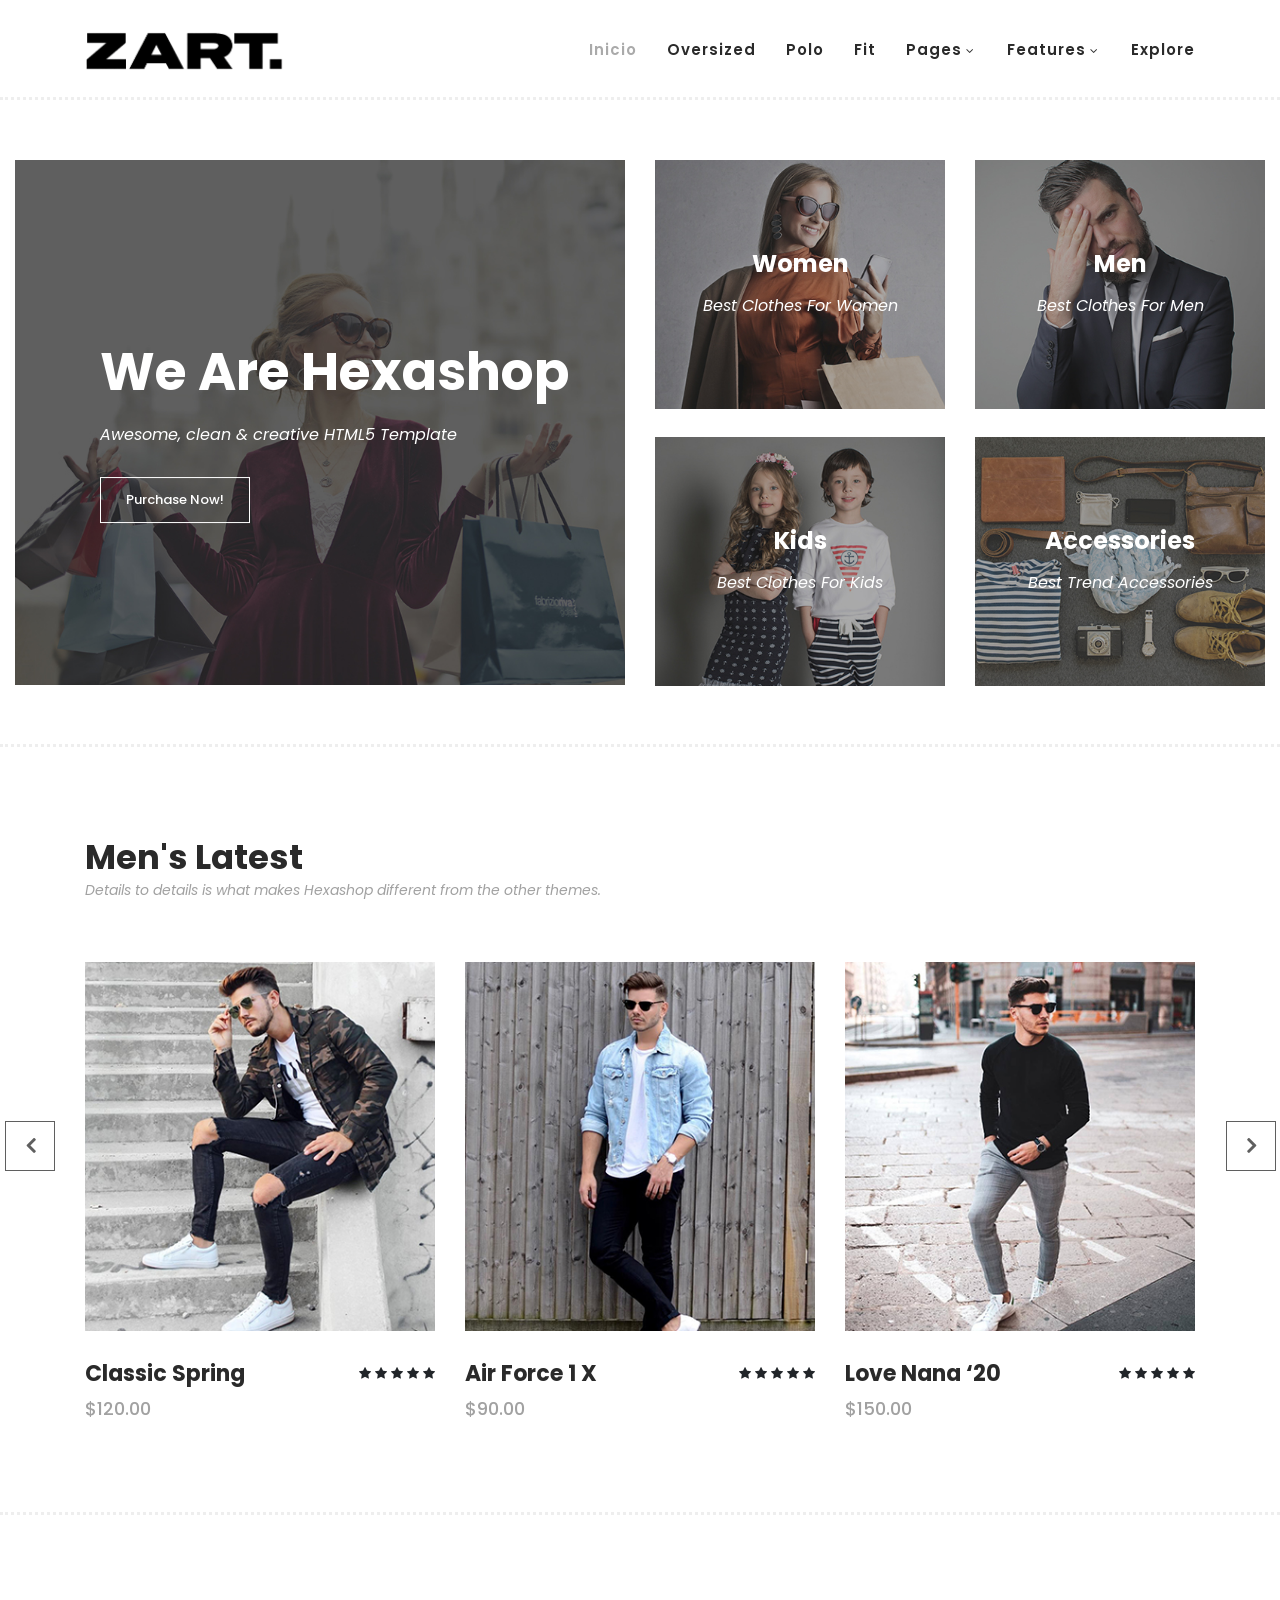
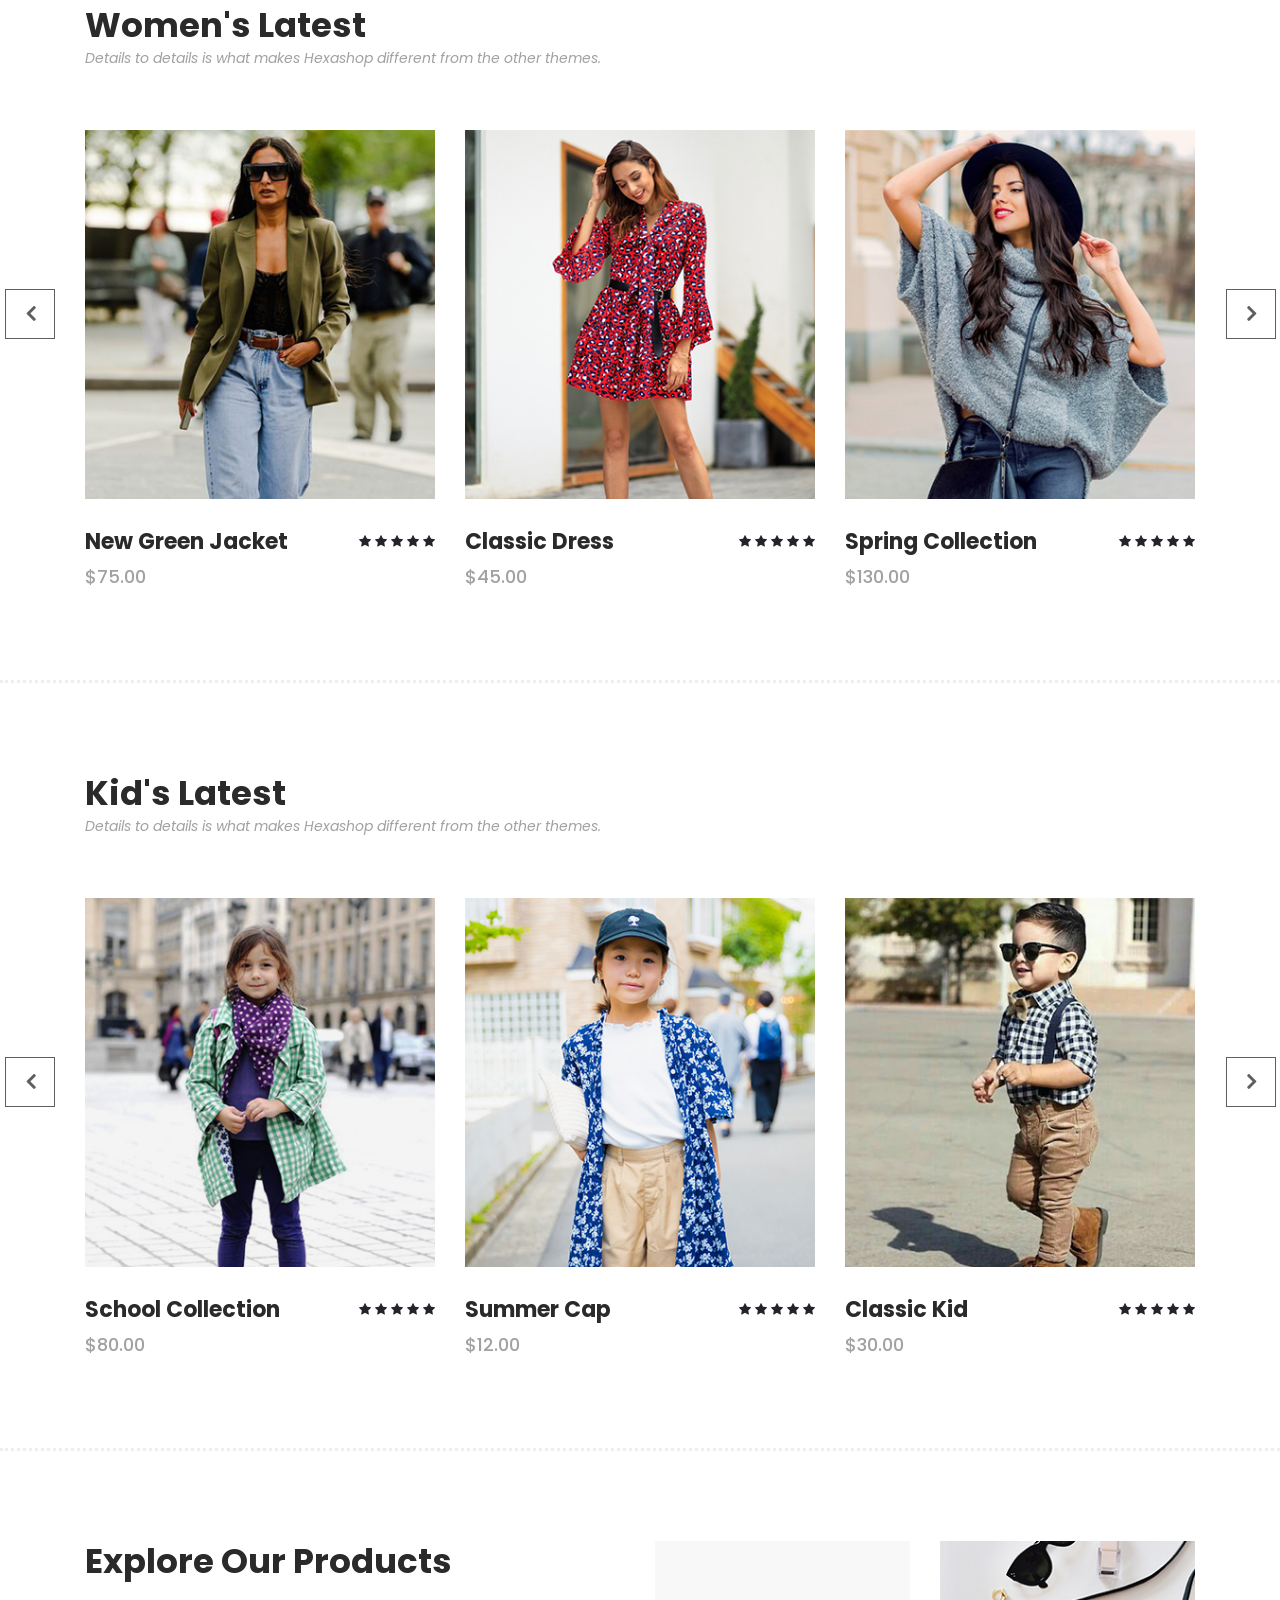
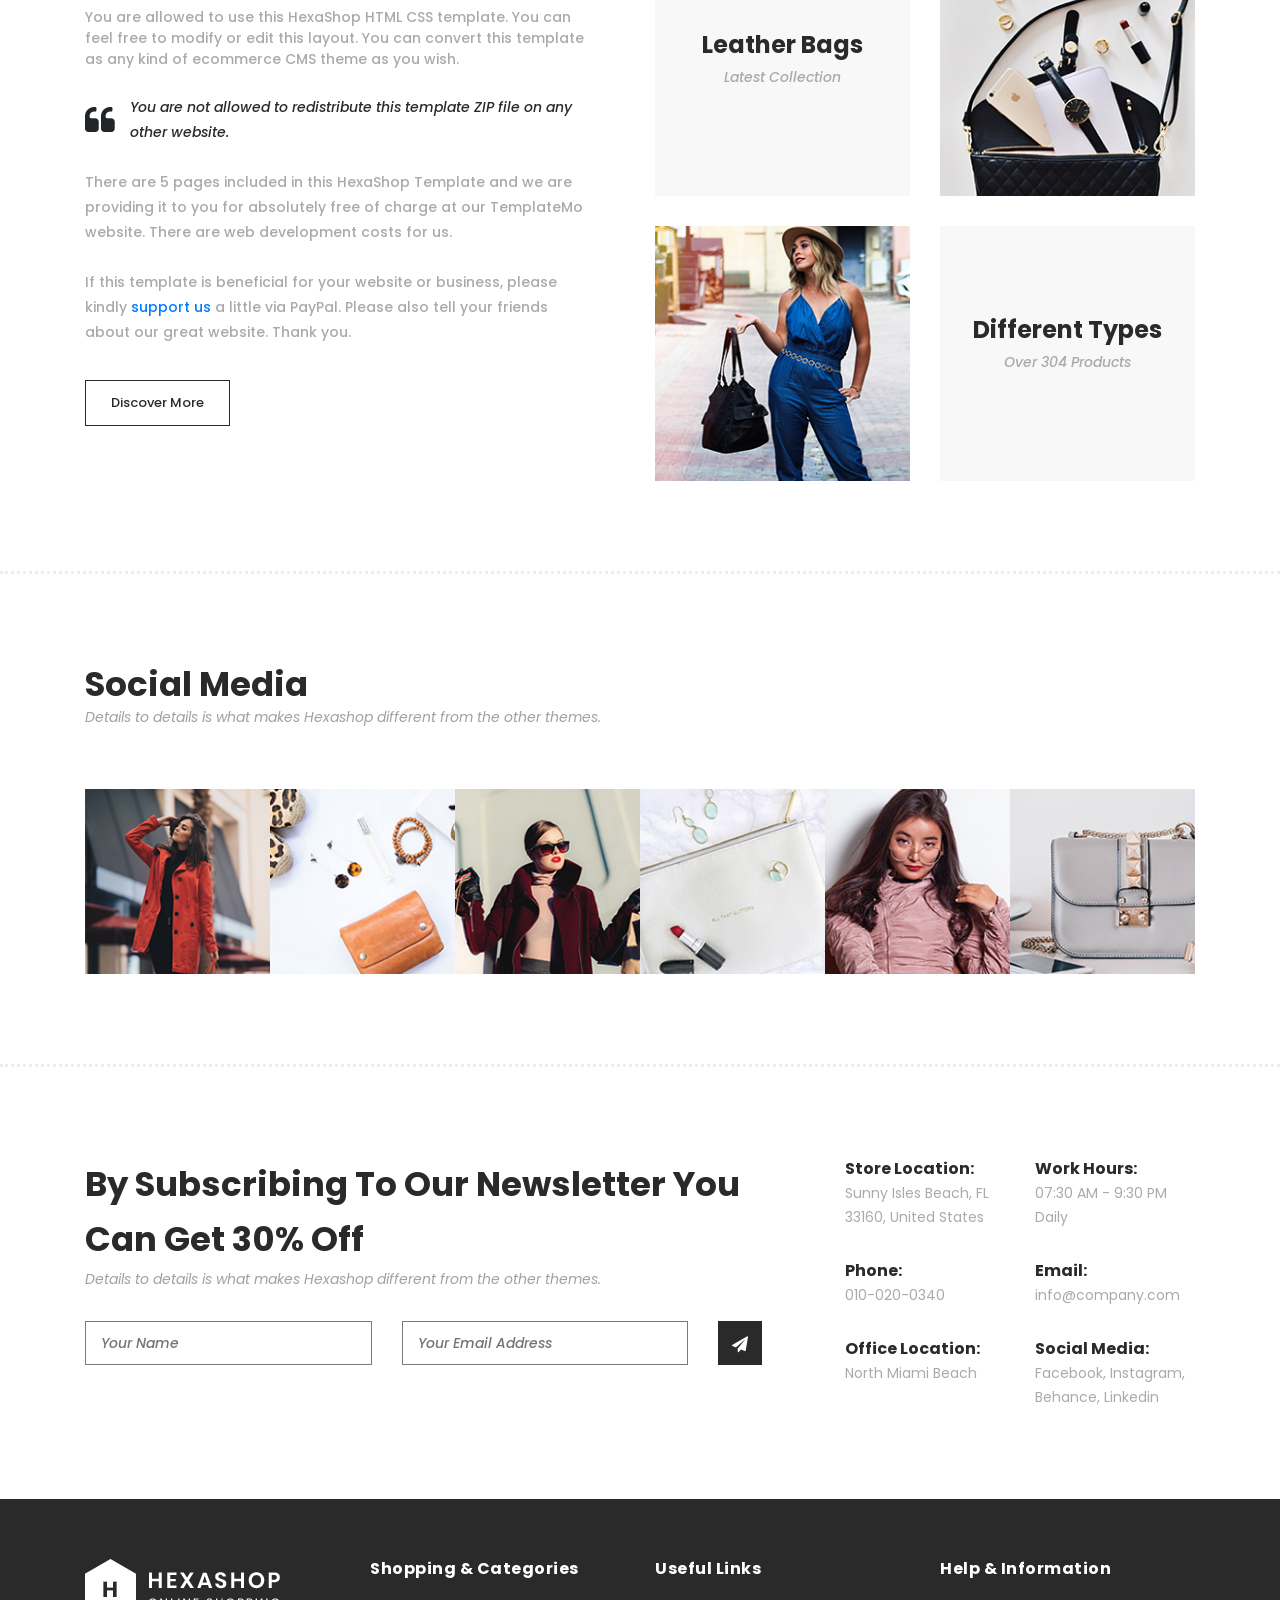
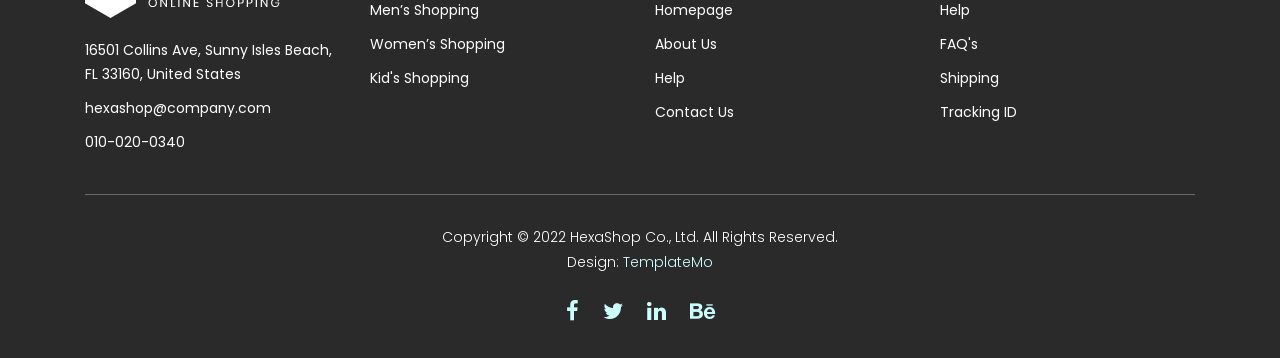
==== templatemo_571_hexashop/index.html @ 3bd509e4 "Zart" ====
<!DOCTYPE html>
<html lang="en">

  <head>

    <meta charset="utf-8">
    <meta name="viewport" content="width=device-width, initial-scale=1, shrink-to-fit=no">
    <meta name="description" content="">
    <meta name="author" content="">
    <link href="https://fonts.googleapis.com/css?family=Poppins:100,200,300,400,500,600,700,800,900&display=swap" rel="stylesheet">

    <title>Hexashop Ecommerce HTML CSS Template</title>


    <!-- Additional CSS Files -->
    <link rel="stylesheet" type="text/css" href="assets/css/bootstrap.min.css">

    <link rel="stylesheet" type="text/css" href="assets/css/font-awesome.css">

    <link rel="stylesheet" href="assets/css/templatemo-hexashop.css">

    <link rel="stylesheet" href="assets/css/owl-carousel.css">

    <link rel="stylesheet" href="assets/css/lightbox.css">
<!--

TemplateMo 571 Hexashop

https://templatemo.com/tm-571-hexashop

-->
    </head>
    
    <body>
    
    <!-- ***** Preloader Start ***** -->
    <div id="preloader">
        <div class="jumper">
            <div></div>
            <div></div>
            <div></div>
        </div>
    </div>  
    <!-- ***** Preloader End ***** -->
    
    
    <!-- ***** Header Area Start ***** -->
    <header class="header-area header-sticky">
        <div class="container">
            <div class="row">
                <div class="col-12">
                    <nav class="main-nav">
                        <!-- ***** Logo Start ***** -->
                        <a href="index.html" class="logo">
                            <img src="assets/img/zartpreto.png" width="200px">
                        </a>
                        <!-- ***** Logo End ***** -->
                        <!-- ***** Menu Start ***** -->
                        <ul class="nav">
                            <li class="scroll-to-section"><a href="#top" class="active">Inicio</a></li>
                            <li class="scroll-to-section"><a href="#men">Oversized</a></li>
                            <li class="scroll-to-section"><a href="#women">Polo</a></li>
                            <li class="scroll-to-section"><a href="#kids">Fit</a></li>
                            <li class="submenu">
                                <a href="javascript:;">Pages</a>
                                <ul>
                                    <li><a href="about.html">About Us</a></li>
                                    <li><a href="products.html">Products</a></li>
                                    <li><a href="single-product.html">Single Product</a></li>
                                    <li><a href="contact.html">Contact Us</a></li>
                                </ul>
                            </li>
                            <li class="submenu">
                                <a href="javascript:;">Features</a>
                                <ul>
                                    <li><a href="#">Features Page 1</a></li>
                                    <li><a href="#">Features Page 2</a></li>
                                    <li><a href="#">Features Page 3</a></li>
                                    <li><a rel="nofollow" href="https://templatemo.com/page/4" target="_blank">Template Page 4</a></li>
                                </ul>
                            </li>
                            <li class="scroll-to-section"><a href="#explore">Explore</a></li>
                        </ul>        
                        <a class='menu-trigger'>
                            <span>Menu</span>
                        </a>
                        <!-- ***** Menu End ***** -->
                    </nav>
                </div>
            </div>
        </div>
    </header>
    <!-- ***** Header Area End ***** -->

    <!-- ***** Main Banner Area Start ***** -->
    <div class="main-banner" id="top">
        <div class="container-fluid">
            <div class="row">
                <div class="col-lg-6">
                    <div class="left-content">
                        <div class="thumb">
                            <div class="inner-content">
                                <h4>We Are Hexashop</h4>
                                <span>Awesome, clean &amp; creative HTML5 Template</span>
                                <div class="main-border-button">
                                    <a href="#">Purchase Now!</a>
                                </div>
                            </div>
                            <img src="assets/images/left-banner-image.jpg" alt="">
                        </div>
                    </div>
                </div>
                <div class="col-lg-6">
                    <div class="right-content">
                        <div class="row">
                            <div class="col-lg-6">
                                <div class="right-first-image">
                                    <div class="thumb">
                                        <div class="inner-content">
                                            <h4>Women</h4>
                                            <span>Best Clothes For Women</span>
                                        </div>
                                        <div class="hover-content">
                                            <div class="inner">
                                                <h4>Women</h4>
                                                <p>Lorem ipsum dolor sit amet, conservisii ctetur adipiscing elit incid.</p>
                                                <div class="main-border-button">
                                                    <a href="#">Discover More</a>
                                                </div>
                                            </div>
                                        </div>
                                        <img src="assets/images/baner-right-image-01.jpg">
                                    </div>
                                </div>
                            </div>
                            <div class="col-lg-6">
                                <div class="right-first-image">
                                    <div class="thumb">
                                        <div class="inner-content">
                                            <h4>Men</h4>
                                            <span>Best Clothes For Men</span>
                                        </div>
                                        <div class="hover-content">
                                            <div class="inner">
                                                <h4>Men</h4>
                                                <p>Lorem ipsum dolor sit amet, conservisii ctetur adipiscing elit incid.</p>
                                                <div class="main-border-button">
                                                    <a href="#">Discover More</a>
                                                </div>
                                            </div>
                                        </div>
                                        <img src="assets/images/baner-right-image-02.jpg">
                                    </div>
                                </div>
                            </div>
                            <div class="col-lg-6">
                                <div class="right-first-image">
                                    <div class="thumb">
                                        <div class="inner-content">
                                            <h4>Kids</h4>
                                            <span>Best Clothes For Kids</span>
                                        </div>
                                        <div class="hover-content">
                                            <div class="inner">
                                                <h4>Kids</h4>
                                                <p>Lorem ipsum dolor sit amet, conservisii ctetur adipiscing elit incid.</p>
                                                <div class="main-border-button">
                                                    <a href="#">Discover More</a>
                                                </div>
                                            </div>
                                        </div>
                                        <img src="assets/images/baner-right-image-03.jpg">
                                    </div>
                                </div>
                            </div>
                            <div class="col-lg-6">
                                <div class="right-first-image">
                                    <div class="thumb">
                                        <div class="inner-content">
                                            <h4>Accessories</h4>
                                            <span>Best Trend Accessories</span>
                                        </div>
                                        <div class="hover-content">
                                            <div class="inner">
                                                <h4>Accessories</h4>
                                                <p>Lorem ipsum dolor sit amet, conservisii ctetur adipiscing elit incid.</p>
                                                <div class="main-border-button">
                                                    <a href="#">Discover More</a>
                                                </div>
                                            </div>
                                        </div>
                                        <img src="assets/images/baner-right-image-04.jpg">
                                    </div>
                                </div>
                            </div>
                        </div>
                    </div>
                </div>
            </div>
        </div>
    </div>
    <!-- ***** Main Banner Area End ***** -->

    <!-- ***** Men Area Starts ***** -->
    <section class="section" id="men">
        <div class="container">
            <div class="row">
                <div class="col-lg-6">
                    <div class="section-heading">
                        <h2>Men's Latest</h2>
                        <span>Details to details is what makes Hexashop different from the other themes.</span>
                    </div>
                </div>
            </div>
        </div>
        <div class="container">
            <div class="row">
                <div class="col-lg-12">
                    <div class="men-item-carousel">
                        <div class="owl-men-item owl-carousel">
                            <div class="item">
                                <div class="thumb">
                                    <div class="hover-content">
                                        <ul>
                                            <li><a href="single-product.html"><i class="fa fa-eye"></i></a></li>
                                            <li><a href="single-product.html"><i class="fa fa-star"></i></a></li>
                                            <li><a href="single-product.html"><i class="fa fa-shopping-cart"></i></a></li>
                                        </ul>
                                    </div>
                                    <img src="assets/images/men-01.jpg" alt="">
                                </div>
                                <div class="down-content">
                                    <h4>Classic Spring</h4>
                                    <span>$120.00</span>
                                    <ul class="stars">
                                        <li><i class="fa fa-star"></i></li>
                                        <li><i class="fa fa-star"></i></li>
                                        <li><i class="fa fa-star"></i></li>
                                        <li><i class="fa fa-star"></i></li>
                                        <li><i class="fa fa-star"></i></li>
                                    </ul>
                                </div>
                            </div>
                            <div class="item">
                                <div class="thumb">
                                    <div class="hover-content">
                                        <ul>
                                            <li><a href="single-product.html"><i class="fa fa-eye"></i></a></li>
                                            <li><a href="single-product.html"><i class="fa fa-star"></i></a></li>
                                            <li><a href="single-product.html"><i class="fa fa-shopping-cart"></i></a></li>
                                        </ul>
                                    </div>
                                    <img src="assets/images/men-02.jpg" alt="">
                                </div>
                                <div class="down-content">
                                    <h4>Air Force 1 X</h4>
                                    <span>$90.00</span>
                                    <ul class="stars">
                                        <li><i class="fa fa-star"></i></li>
                                        <li><i class="fa fa-star"></i></li>
                                        <li><i class="fa fa-star"></i></li>
                                        <li><i class="fa fa-star"></i></li>
                                        <li><i class="fa fa-star"></i></li>
                                    </ul>
                                </div>
                            </div>
                            <div class="item">
                                <div class="thumb">
                                    <div class="hover-content">
                                        <ul>
                                            <li><a href="single-product.html"><i class="fa fa-eye"></i></a></li>
                                            <li><a href="single-product.html"><i class="fa fa-star"></i></a></li>
                                            <li><a href="single-product.html"><i class="fa fa-shopping-cart"></i></a></li>
                                        </ul>
                                    </div>
                                    <img src="assets/images/men-03.jpg" alt="">
                                </div>
                                <div class="down-content">
                                    <h4>Love Nana ‘20</h4>
                                    <span>$150.00</span>
                                    <ul class="stars">
                                        <li><i class="fa fa-star"></i></li>
                                        <li><i class="fa fa-star"></i></li>
                                        <li><i class="fa fa-star"></i></li>
                                        <li><i class="fa fa-star"></i></li>
                                        <li><i class="fa fa-star"></i></li>
                                    </ul>
                                </div>
                            </div>
                            <div class="item">
                                <div class="thumb">
                                    <div class="hover-content">
                                        <ul>
                                            <li><a href="single-product.html"><i class="fa fa-eye"></i></a></li>
                                            <li><a href="single-product.html"><i class="fa fa-star"></i></a></li>
                                            <li><a href="single-product.html"><i class="fa fa-shopping-cart"></i></a></li>
                                        </ul>
                                    </div>
                                    <img src="assets/images/men-01.jpg" alt="">
                                </div>
                                <div class="down-content">
                                    <h4>Classic Spring</h4>
                                    <span>$120.00</span>
                                    <ul class="stars">
                                        <li><i class="fa fa-star"></i></li>
                                        <li><i class="fa fa-star"></i></li>
                                        <li><i class="fa fa-star"></i></li>
                                        <li><i class="fa fa-star"></i></li>
                                        <li><i class="fa fa-star"></i></li>
                                    </ul>
                                </div>
                            </div>
                        </div>
                    </div>
                </div>
            </div>
        </div>
    </section>
    <!-- ***** Men Area Ends ***** -->

    <!-- ***** Women Area Starts ***** -->
    <section class="section" id="women">
        <div class="container">
            <div class="row">
                <div class="col-lg-6">
                    <div class="section-heading">
                        <h2>Women's Latest</h2>
                        <span>Details to details is what makes Hexashop different from the other themes.</span>
                    </div>
                </div>
            </div>
        </div>
        <div class="container">
            <div class="row">
                <div class="col-lg-12">
                    <div class="women-item-carousel">
                        <div class="owl-women-item owl-carousel">
                            <div class="item">
                                <div class="thumb">
                                    <div class="hover-content">
                                        <ul>
                                            <li><a href="single-product.html"><i class="fa fa-eye"></i></a></li>
                                            <li><a href="single-product.html"><i class="fa fa-star"></i></a></li>
                                            <li><a href="single-product.html"><i class="fa fa-shopping-cart"></i></a></li>
                                        </ul>
                                    </div>
                                    <img src="assets/images/women-01.jpg" alt="">
                                </div>
                                <div class="down-content">
                                    <h4>New Green Jacket</h4>
                                    <span>$75.00</span>
                                    <ul class="stars">
                                        <li><i class="fa fa-star"></i></li>
                                        <li><i class="fa fa-star"></i></li>
                                        <li><i class="fa fa-star"></i></li>
                                        <li><i class="fa fa-star"></i></li>
                                        <li><i class="fa fa-star"></i></li>
                                    </ul>
                                </div>
                            </div>
                            <div class="item">
                                <div class="thumb">
                                    <div class="hover-content">
                                        <ul>
                                            <li><a href="single-product.html"><i class="fa fa-eye"></i></a></li>
                                            <li><a href="single-product.html"><i class="fa fa-star"></i></a></li>
                                            <li><a href="single-product.html"><i class="fa fa-shopping-cart"></i></a></li>
                                        </ul>
                                    </div>
                                    <img src="assets/images/women-02.jpg" alt="">
                                </div>
                                <div class="down-content">
                                    <h4>Classic Dress</h4>
                                    <span>$45.00</span>
                                    <ul class="stars">
                                        <li><i class="fa fa-star"></i></li>
                                        <li><i class="fa fa-star"></i></li>
                                        <li><i class="fa fa-star"></i></li>
                                        <li><i class="fa fa-star"></i></li>
                                        <li><i class="fa fa-star"></i></li>
                                    </ul>
                                </div>
                            </div>
                            <div class="item">
                                <div class="thumb">
                                    <div class="hover-content">
                                        <ul>
                                            <li><a href="single-product.html"><i class="fa fa-eye"></i></a></li>
                                            <li><a href="single-product.html"><i class="fa fa-star"></i></a></li>
                                            <li><a href="single-product.html"><i class="fa fa-shopping-cart"></i></a></li>
                                        </ul>
                                    </div>
                                    <img src="assets/images/women-03.jpg" alt="">
                                </div>
                                <div class="down-content">
                                    <h4>Spring Collection</h4>
                                    <span>$130.00</span>
                                    <ul class="stars">
                                        <li><i class="fa fa-star"></i></li>
                                        <li><i class="fa fa-star"></i></li>
                                        <li><i class="fa fa-star"></i></li>
                                        <li><i class="fa fa-star"></i></li>
                                        <li><i class="fa fa-star"></i></li>
                                    </ul>
                                </div>
                            </div>
                            <div class="item">
                                <div class="thumb">
                                    <div class="hover-content">
                                        <ul>
                                            <li><a href="single-product.html"><i class="fa fa-eye"></i></a></li>
                                            <li><a href="single-product.html"><i class="fa fa-star"></i></a></li>
                                            <li><a href="single-product.html"><i class="fa fa-shopping-cart"></i></a></li>
                                        </ul>
                                    </div>
                                    <img src="assets/images/women-01.jpg" alt="">
                                </div>
                                <div class="down-content">
                                    <h4>Classic Spring</h4>
                                    <span>$120.00</span>
                                    <ul class="stars">
                                        <li><i class="fa fa-star"></i></li>
                                        <li><i class="fa fa-star"></i></li>
                                        <li><i class="fa fa-star"></i></li>
                                        <li><i class="fa fa-star"></i></li>
                                        <li><i class="fa fa-star"></i></li>
                                    </ul>
                                </div>
                            </div>
                        </div>
                    </div>
                </div>
            </div>
        </div>
    </section>
    <!-- ***** Women Area Ends ***** -->

    <!-- ***** Kids Area Starts ***** -->
    <section class="section" id="kids">
        <div class="container">
            <div class="row">
                <div class="col-lg-6">
                    <div class="section-heading">
                        <h2>Kid's Latest</h2>
                        <span>Details to details is what makes Hexashop different from the other themes.</span>
                    </div>
                </div>
            </div>
        </div>
        <div class="container">
            <div class="row">
                <div class="col-lg-12">
                    <div class="kid-item-carousel">
                        <div class="owl-kid-item owl-carousel">
                            <div class="item">
                                <div class="thumb">
                                    <div class="hover-content">
                                        <ul>
                                            <li><a href="single-product.html"><i class="fa fa-eye"></i></a></li>
                                            <li><a href="single-product.html"><i class="fa fa-star"></i></a></li>
                                            <li><a href="single-product.html"><i class="fa fa-shopping-cart"></i></a></li>
                                        </ul>
                                    </div>
                                    <img src="assets/images/kid-01.jpg" alt="">
                                </div>
                                <div class="down-content">
                                    <h4>School Collection</h4>
                                    <span>$80.00</span>
                                    <ul class="stars">
                                        <li><i class="fa fa-star"></i></li>
                                        <li><i class="fa fa-star"></i></li>
                                        <li><i class="fa fa-star"></i></li>
                                        <li><i class="fa fa-star"></i></li>
                                        <li><i class="fa fa-star"></i></li>
                                    </ul>
                                </div>
                            </div>
                            <div class="item">
                                <div class="thumb">
                                    <div class="hover-content">
                                        <ul>
                                            <li><a href="single-product.html"><i class="fa fa-eye"></i></a></li>
                                            <li><a href="single-product.html"><i class="fa fa-star"></i></a></li>
                                            <li><a href="single-product.html"><i class="fa fa-shopping-cart"></i></a></li>
                                        </ul>
                                    </div>
                                    <img src="assets/images/kid-02.jpg" alt="">
                                </div>
                                <div class="down-content">
                                    <h4>Summer Cap</h4>
                                    <span>$12.00</span>
                                    <ul class="stars">
                                        <li><i class="fa fa-star"></i></li>
                                        <li><i class="fa fa-star"></i></li>
                                        <li><i class="fa fa-star"></i></li>
                                        <li><i class="fa fa-star"></i></li>
                                        <li><i class="fa fa-star"></i></li>
                                    </ul>
                                </div>
                            </div>
                            <div class="item">
                                <div class="thumb">
                                    <div class="hover-content">
                                        <ul>
                                            <li><a href="single-product.html"><i class="fa fa-eye"></i></a></li>
                                            <li><a href="single-product.html"><i class="fa fa-star"></i></a></li>
                                            <li><a href="single-product.html"><i class="fa fa-shopping-cart"></i></a></li>
                                        </ul>
                                    </div>
                                    <img src="assets/images/kid-03.jpg" alt="">
                                </div>
                                <div class="down-content">
                                    <h4>Classic Kid</h4>
                                    <span>$30.00</span>
                                    <ul class="stars">
                                        <li><i class="fa fa-star"></i></li>
                                        <li><i class="fa fa-star"></i></li>
                                        <li><i class="fa fa-star"></i></li>
                                        <li><i class="fa fa-star"></i></li>
                                        <li><i class="fa fa-star"></i></li>
                                    </ul>
                                </div>
                            </div>
                            <div class="item">
                                <div class="thumb">
                                    <div class="hover-content">
                                        <ul>
                                            <li><a href="single-product.html"><i class="fa fa-eye"></i></a></li>
                                            <li><a href="single-product.html"><i class="fa fa-star"></i></a></li>
                                            <li><a href="single-product.html"><i class="fa fa-shopping-cart"></i></a></li>
                                        </ul>
                                    </div>
                                    <img src="assets/images/kid-01.jpg" alt="">
                                </div>
                                <div class="down-content">
                                    <h4>Classic Spring</h4>
                                    <span>$120.00</span>
                                    <ul class="stars">
                                        <li><i class="fa fa-star"></i></li>
                                        <li><i class="fa fa-star"></i></li>
                                        <li><i class="fa fa-star"></i></li>
                                        <li><i class="fa fa-star"></i></li>
                                        <li><i class="fa fa-star"></i></li>
                                    </ul>
                                </div>
                            </div>
                        </div>
                    </div>
                </div>
            </div>
        </div>
    </section>
    <!-- ***** Kids Area Ends ***** -->

    <!-- ***** Explore Area Starts ***** -->
    <section class="section" id="explore">
        <div class="container">
            <div class="row">
                <div class="col-lg-6">
                    <div class="left-content">
                        <h2>Explore Our Products</h2>
                        <span>You are allowed to use this HexaShop HTML CSS template. You can feel free to modify or edit this layout. You can convert this template as any kind of ecommerce CMS theme as you wish.</span>
                        <div class="quote">
                            <i class="fa fa-quote-left"></i><p>You are not allowed to redistribute this template ZIP file on any other website.</p>
                        </div>
                        <p>There are 5 pages included in this HexaShop Template and we are providing it to you for absolutely free of charge at our TemplateMo website. There are web development costs for us.</p>
                        <p>If this template is beneficial for your website or business, please kindly <a rel="nofollow" href="https://paypal.me/templatemo" target="_blank">support us</a> a little via PayPal. Please also tell your friends about our great website. Thank you.</p>
                        <div class="main-border-button">
                            <a href="products.html">Discover More</a>
                        </div>
                    </div>
                </div>
                <div class="col-lg-6">
                    <div class="right-content">
                        <div class="row">
                            <div class="col-lg-6">
                                <div class="leather">
                                    <h4>Leather Bags</h4>
                                    <span>Latest Collection</span>
                                </div>
                            </div>
                            <div class="col-lg-6">
                                <div class="first-image">
                                    <img src="assets/images/explore-image-01.jpg" alt="">
                                </div>
                            </div>
                            <div class="col-lg-6">
                                <div class="second-image">
                                    <img src="assets/images/explore-image-02.jpg" alt="">
                                </div>
                            </div>
                            <div class="col-lg-6">
                                <div class="types">
                                    <h4>Different Types</h4>
                                    <span>Over 304 Products</span>
                                </div>
                            </div>
                        </div>
                    </div>
                </div>
            </div>
        </div>
    </section>
    <!-- ***** Explore Area Ends ***** -->

    <!-- ***** Social Area Starts ***** -->
    <section class="section" id="social">
        <div class="container">
            <div class="row">
                <div class="col-lg-12">
                    <div class="section-heading">
                        <h2>Social Media</h2>
                        <span>Details to details is what makes Hexashop different from the other themes.</span>
                    </div>
                </div>
            </div>
        </div>
        <div class="container">
            <div class="row images">
                <div class="col-2">
                    <div class="thumb">
                        <div class="icon">
                            <a href="http://instagram.com">
                                <h6>Fashion</h6>
                                <i class="fa fa-instagram"></i>
                            </a>
                        </div>
                        <img src="assets/images/instagram-01.jpg" alt="">
                    </div>
                </div>
                <div class="col-2">
                    <div class="thumb">
                        <div class="icon">
                            <a href="http://instagram.com">
                                <h6>New</h6>
                                <i class="fa fa-instagram"></i>
                            </a>
                        </div>
                        <img src="assets/images/instagram-02.jpg" alt="">
                    </div>
                </div>
                <div class="col-2">
                    <div class="thumb">
                        <div class="icon">
                            <a href="http://instagram.com">
                                <h6>Brand</h6>
                                <i class="fa fa-instagram"></i>
                            </a>
                        </div>
                        <img src="assets/images/instagram-03.jpg" alt="">
                    </div>
                </div>
                <div class="col-2">
                    <div class="thumb">
                        <div class="icon">
                            <a href="http://instagram.com">
                                <h6>Makeup</h6>
                                <i class="fa fa-instagram"></i>
                            </a>
                        </div>
                        <img src="assets/images/instagram-04.jpg" alt="">
                    </div>
                </div>
                <div class="col-2">
                    <div class="thumb">
                        <div class="icon">
                            <a href="http://instagram.com">
                                <h6>Leather</h6>
                                <i class="fa fa-instagram"></i>
                            </a>
                        </div>
                        <img src="assets/images/instagram-05.jpg" alt="">
                    </div>
                </div>
                <div class="col-2">
                    <div class="thumb">
                        <div class="icon">
                            <a href="http://instagram.com">
                                <h6>Bag</h6>
                                <i class="fa fa-instagram"></i>
                            </a>
                        </div>
                        <img src="assets/images/instagram-06.jpg" alt="">
                    </div>
                </div>
            </div>
        </div>
    </section>
    <!-- ***** Social Area Ends ***** -->

    <!-- ***** Subscribe Area Starts ***** -->
    <div class="subscribe">
        <div class="container">
            <div class="row">
                <div class="col-lg-8">
                    <div class="section-heading">
                        <h2>By Subscribing To Our Newsletter You Can Get 30% Off</h2>
                        <span>Details to details is what makes Hexashop different from the other themes.</span>
                    </div>
                    <form id="subscribe" action="" method="get">
                        <div class="row">
                          <div class="col-lg-5">
                            <fieldset>
                              <input name="name" type="text" id="name" placeholder="Your Name" required="">
                            </fieldset>
                          </div>
                          <div class="col-lg-5">
                            <fieldset>
                              <input name="email" type="text" id="email" pattern="[^ @]*@[^ @]*" placeholder="Your Email Address" required="">
                            </fieldset>
                          </div>
                          <div class="col-lg-2">
                            <fieldset>
                              <button type="submit" id="form-submit" class="main-dark-button"><i class="fa fa-paper-plane"></i></button>
                            </fieldset>
                          </div>
                        </div>
                    </form>
                </div>
                <div class="col-lg-4">
                    <div class="row">
                        <div class="col-6">
                            <ul>
                                <li>Store Location:<br><span>Sunny Isles Beach, FL 33160, United States</span></li>
                                <li>Phone:<br><span>010-020-0340</span></li>
                                <li>Office Location:<br><span>North Miami Beach</span></li>
                            </ul>
                        </div>
                        <div class="col-6">
                            <ul>
                                <li>Work Hours:<br><span>07:30 AM - 9:30 PM Daily</span></li>
                                <li>Email:<br><span>info@company.com</span></li>
                                <li>Social Media:<br><span><a href="#">Facebook</a>, <a href="#">Instagram</a>, <a href="#">Behance</a>, <a href="#">Linkedin</a></span></li>
                            </ul>
                        </div>
                    </div>
                </div>
            </div>
        </div>
    </div>
    <!-- ***** Subscribe Area Ends ***** -->
    
    <!-- ***** Footer Start ***** -->
    <footer>
        <div class="container">
            <div class="row">
                <div class="col-lg-3">
                    <div class="first-item">
                        <div class="logo">
                            <img src="assets/images/white-logo.png" alt="hexashop ecommerce templatemo">
                        </div>
                        <ul>
                            <li><a href="#">16501 Collins Ave, Sunny Isles Beach, FL 33160, United States</a></li>
                            <li><a href="#">hexashop@company.com</a></li>
                            <li><a href="#">010-020-0340</a></li>
                        </ul>
                    </div>
                </div>
                <div class="col-lg-3">
                    <h4>Shopping &amp; Categories</h4>
                    <ul>
                        <li><a href="#">Men’s Shopping</a></li>
                        <li><a href="#">Women’s Shopping</a></li>
                        <li><a href="#">Kid's Shopping</a></li>
                    </ul>
                </div>
                <div class="col-lg-3">
                    <h4>Useful Links</h4>
                    <ul>
                        <li><a href="#">Homepage</a></li>
                        <li><a href="#">About Us</a></li>
                        <li><a href="#">Help</a></li>
                        <li><a href="#">Contact Us</a></li>
                    </ul>
                </div>
                <div class="col-lg-3">
                    <h4>Help &amp; Information</h4>
                    <ul>
                        <li><a href="#">Help</a></li>
                        <li><a href="#">FAQ's</a></li>
                        <li><a href="#">Shipping</a></li>
                        <li><a href="#">Tracking ID</a></li>
                    </ul>
                </div>
                <div class="col-lg-12">
                    <div class="under-footer">
                        <p>Copyright © 2022 HexaShop Co., Ltd. All Rights Reserved. 
                        
                        <br>Design: <a href="https://templatemo.com" target="_parent" title="free css templates">TemplateMo</a></p>
                        <ul>
                            <li><a href="#"><i class="fa fa-facebook"></i></a></li>
                            <li><a href="#"><i class="fa fa-twitter"></i></a></li>
                            <li><a href="#"><i class="fa fa-linkedin"></i></a></li>
                            <li><a href="#"><i class="fa fa-behance"></i></a></li>
                        </ul>
                    </div>
                </div>
            </div>
        </div>
    </footer>
    

    <!-- jQuery -->
    <script src="assets/js/jquery-2.1.0.min.js"></script>

    <!-- Bootstrap -->
    <script src="assets/js/popper.js"></script>
    <script src="assets/js/bootstrap.min.js"></script>

    <!-- Plugins -->
    <script src="assets/js/owl-carousel.js"></script>
    <script src="assets/js/accordions.js"></script>
    <script src="assets/js/datepicker.js"></script>
    <script src="assets/js/scrollreveal.min.js"></script>
    <script src="assets/js/waypoints.min.js"></script>
    <script src="assets/js/jquery.counterup.min.js"></script>
    <script src="assets/js/imgfix.min.js"></script> 
    <script src="assets/js/slick.js"></script> 
    <script src="assets/js/lightbox.js"></script> 
    <script src="assets/js/isotope.js"></script> 
    
    <!-- Global Init -->
    <script src="assets/js/custom.js"></script>

    <script>

        $(function() {
            var selectedClass = "";
            $("p").click(function(){
            selectedClass = $(this).attr("data-rel");
            $("#portfolio").fadeTo(50, 0.1);
                $("#portfolio div").not("."+selectedClass).fadeOut();
            setTimeout(function() {
              $("."+selectedClass).fadeIn();
              $("#portfolio").fadeTo(50, 1);
            }, 500);
                
            });
        });

    </script>

  </body>
</html>
---- templatemo_571_hexashop/assets/css/templatemo-hexashop.css ----
/*

TemplateMo 571 Hexashop

https://templatemo.com/tm-571-hexashop

*/

/* ---------------------------------------------
Table of contents
------------------------------------------------
01. font & reset css
02. reset
03. global styles
04. header
05. banner
06. features
07. testimonials
08. contact
09. footer
10. preloader
11. search
12. portfolio

--------------------------------------------- */
/* 
---------------------------------------------
font & reset css
--------------------------------------------- 
*/
@import url("https://fonts.googleapis.com/css?family=Poppins:100,200,300,400,500,600,700,800,900");
/* 
---------------------------------------------
reset
--------------------------------------------- 
*/
html, body, div, span, applet, object, iframe, h1, h2, h3, h4, h5, h6, p, blockquote, div
pre, a, abbr, acronym, address, big, cite, code, del, dfn, em, font, img, ins, kbd, q,
s, samp, small, strike, strong, sub, sup, tt, var, b, u, i, center, dl, dt, dd, ol, ul, li,
figure, header, nav, section, article, aside, footer, figcaption {
  margin: 0;
  padding: 0;
  border: 0;
  outline: 0;
}

.clearfix:after {
  content: ".";
  display: block;
  clear: both;
  visibility: hidden;
  line-height: 0;
  height: 0;
}

.clearfix {
  display: inline-block;
}

html[xmlns] .clearfix {
  display: block;
}

* html .clearfix {
  height: 1%;
}

ul, li {
  padding: 0;
  margin: 0;
  list-style: none;
}

header, nav, section, article, aside, footer, hgroup {
  display: block;
}

* {
  box-sizing: border-box;
}

html, body {
  font-family: 'Poppins', sans-serif;
  font-weight: 400;
  background-color: #fff;
  font-size: 16px;
  -ms-text-size-adjust: 100%;
  -webkit-font-smoothing: antialiased;
  -moz-osx-font-smoothing: grayscale;
}

a {
  text-decoration: none !important;
}

h1, h2, h3, h4, h5, h6 {
  margin-top: 0px;
  margin-bottom: 0px;
}

ul {
  margin-bottom: 0px;
}

p {
  font-size: 14px;
  line-height: 25px;
  color: #2a2a2a;
}

/* 
---------------------------------------------
global styles
--------------------------------------------- 
*/
html,
body {
  background: #fff;
  font-family: 'Poppins', sans-serif;
}

::selection {
  background: #2a2a2a;
  color: #fff;
}

::-moz-selection {
  background: #2a2a2a;
  color: #fff;
}

@media (max-width: 991px) {
  html, body {
    overflow-x: hidden;
  }
  .mobile-top-fix {
    margin-top: 30px;
    margin-bottom: 0px;
  }
  .mobile-bottom-fix {
    margin-bottom: 30px;
  }
  .mobile-bottom-fix-big {
    margin-bottom: 60px;
  }
}

.main-border-button a {
  font-size: 13px;
  color: #fff;
  border: 1px solid #fff;
  padding: 12px 25px;
  display: inline-block;
  font-weight: 500;
  transition: all .3s;
}

.main-border-button a:hover {
  background-color: #fff;
  color: #2a2a2a;
}

.main-white-button a {
  font-size: 13px;
  color: #2a2a2a;
  background-color: #fff;
  padding: 12px 25px;
  display: inline-block;
  border-radius: 3px;
  font-weight: 600;
  transition: all .3s;
}

.main-white-button a:hover {
  opacity: 0.9;
}

.main-text-button a {
  font-size: 13px;
  color: #fff;
  font-weight: 600;
  transition: all .3s;
}

.main-text-button a:hover {
  opacity: 0.9;
}

.section-heading h2 {
  font-size: 34px;
  font-weight: 700;
  color: #2a2a2a;
}

.section-heading span {
  font-size: 14px;
  color: #a1a1a1;
  font-style: italic;
  font-weight: 400;
}



/* 
---------------------------------------------
header
--------------------------------------------- 
*/

.background-header {
  border-bottom: none !important;
  background-color: #fff;
  height: 80px!important;
  position: fixed!important;
  top: 0px;
  left: 0px;
  right: 0px;
  box-shadow: 0px 0px 10px rgba(0,0,0,0.15)!important;
}

.background-header .logo,
.background-header .main-nav .nav li a {
  color: #1e1e1e!important;
}

.background-header .main-nav .nav li:hover a {
  color: #2a2a2a!important;
}

.background-header .nav li a.active {
  color: #2a2a2a!important;
}

.header-area {
  border-bottom: 3px dotted #eee;
  box-shadow: none;
  background-color: #fff;
  position: absolute;
  top: 0px;
  left: 0px;
  right: 0px;
  z-index: 100;
  height: 100px;
  -webkit-transition: all .5s ease 0s;
  -moz-transition: all .5s ease 0s;
  -o-transition: all .5s ease 0s;
  transition: all .5s ease 0s;
}

.header-area .main-nav {
  min-height: 80px;
  background: transparent;
}

.header-area .main-nav .logo {
  line-height: 100px;
  color: #fff;
  font-size: 28px;
  font-weight: 700;
  text-transform: uppercase;
  letter-spacing: 2px;
  float: left;
  -webkit-transition: all 0.3s ease 0s;
  -moz-transition: all 0.3s ease 0s;
  -o-transition: all 0.3s ease 0s;
  transition: all 0.3s ease 0s;
}

.background-header .main-nav .logo {
  line-height: 75px;
}

.background-header .nav {
  margin-top: 20px !important;
}

.header-area .main-nav .nav {
  float: right;
  margin-top: 30px;
  margin-right: 0px;
  background-color: transparent;
  -webkit-transition: all 0.3s ease 0s;
  -moz-transition: all 0.3s ease 0s;
  -o-transition: all 0.3s ease 0s;
  transition: all 0.3s ease 0s;
  position: relative;
  z-index: 999;
}

.header-area .main-nav .nav li {
  padding-left: 15px;
  padding-right: 15px;
}

.header-area .main-nav .nav li:last-child {
  padding-right: 0px;
}

.header-area .main-nav .nav li a {
  display: block;
  font-weight: 600;
  font-size: 15px;
  color: #2a2a2a;
  text-transform: capitalize;
  -webkit-transition: all 0.3s ease 0s;
  -moz-transition: all 0.3s ease 0s;
  -o-transition: all 0.3s ease 0s;
  transition: all 0.3s ease 0s;
  height: 40px;
  line-height: 40px;
  border: transparent;
  letter-spacing: 1px;
}

.header-area .main-nav .nav li a {
  color: #2a2a2a;
}

.header-area .main-nav .nav li:hover a,
.header-area .main-nav .nav li a.active {
  color: #aaa!important;
}

.background-header .main-nav .nav li:hover a,
.background-header .main-nav .nav li a.active {
  color: #aaa!important;
  opacity: 1;
}

.header-area .main-nav .nav li.submenu {
  position: relative;
  padding-right: 30px;
}

.header-area .main-nav .nav li.submenu:after {
  font-family: FontAwesome;
  content: "\f107";
  font-size: 12px;
  color: #2a2a2a;
  position: absolute;
  right: 18px;
  top: 12px;
}

.background-header .main-nav .nav li.submenu:after {
  color: #2a2a2a;
}

.header-area .main-nav .nav li.submenu ul {
  position: absolute;
  width: 200px;
  box-shadow: 0 2px 28px 0 rgba(0, 0, 0, 0.06);
  overflow: hidden;
  top: 50px;
  opacity: 0;
  transform: translateY(+2em);
  visibility: hidden;
  z-index: -1;
  transition: all 0.3s ease-in-out 0s, visibility 0s linear 0.3s, z-index 0s linear 0.01s;
}

.header-area .main-nav .nav li.submenu ul li {
  margin-left: 0px;
  padding-left: 0px;
  padding-right: 0px;
}

.header-area .main-nav .nav li.submenu ul li a {
  opacity: 1;
  display: block;
  background: #f7f7f7;
  color: #2a2a2a!important;
  padding-left: 20px;
  height: 40px;
  line-height: 40px;
  -webkit-transition: all 0.3s ease 0s;
  -moz-transition: all 0.3s ease 0s;
  -o-transition: all 0.3s ease 0s;
  transition: all 0.3s ease 0s;
  position: relative;
  font-size: 13px;
  font-weight: 400;
  border-bottom: 1px solid #eee;
}

.header-area .main-nav .nav li.submenu ul li a:hover {
  background: #fff;
  color: #aaa!important;
  padding-left: 25px;
}

.header-area .main-nav .nav li.submenu ul li a:hover:before {
  width: 3px;
}

.header-area .main-nav .nav li.submenu:hover ul {
  visibility: visible;
  opacity: 1;
  z-index: 1;
  transform: translateY(0%);
  transition-delay: 0s, 0s, 0.3s;
}

.header-area .main-nav .menu-trigger {
  cursor: pointer;
  display: block;
  position: absolute;
  top: 33px;
  width: 32px;
  height: 40px;
  text-indent: -9999em;
  z-index: 99;
  right: 40px;
  display: none;
}

.background-header .main-nav .menu-trigger {
  top: 23px;
}

.header-area .main-nav .menu-trigger span,
.header-area .main-nav .menu-trigger span:before,
.header-area .main-nav .menu-trigger span:after {
  -moz-transition: all 0.4s;
  -o-transition: all 0.4s;
  -webkit-transition: all 0.4s;
  transition: all 0.4s;
  background-color: #1e1e1e;
  display: block;
  position: absolute;
  width: 30px;
  height: 2px;
  left: 0;
}

.background-header .main-nav .menu-trigger span,
.background-header .main-nav .menu-trigger span:before,
.background-header .main-nav .menu-trigger span:after {
  background-color: #1e1e1e;
}

.header-area .main-nav .menu-trigger span:before,
.header-area .main-nav .menu-trigger span:after {
  -moz-transition: all 0.4s;
  -o-transition: all 0.4s;
  -webkit-transition: all 0.4s;
  transition: all 0.4s;
  background-color: #1e1e1e;
  display: block;
  position: absolute;
  width: 30px;
  height: 2px;
  left: 0;
  width: 75%;
}

.background-header .main-nav .menu-trigger span:before,
.background-header .main-nav .menu-trigger span:after {
  background-color: #1e1e1e;
}

.header-area .main-nav .menu-trigger span:before,
.header-area .main-nav .menu-trigger span:after {
  content: "";
}

.header-area .main-nav .menu-trigger span {
  top: 16px;
}

.header-area .main-nav .menu-trigger span:before {
  -moz-transform-origin: 33% 100%;
  -ms-transform-origin: 33% 100%;
  -webkit-transform-origin: 33% 100%;
  transform-origin: 33% 100%;
  top: -10px;
  z-index: 10;
}

.header-area .main-nav .menu-trigger span:after {
  -moz-transform-origin: 33% 0;
  -ms-transform-origin: 33% 0;
  -webkit-transform-origin: 33% 0;
  transform-origin: 33% 0;
  top: 10px;
}

.header-area .main-nav .menu-trigger.active span,
.header-area .main-nav .menu-trigger.active span:before,
.header-area .main-nav .menu-trigger.active span:after {
  background-color: transparent;
  width: 100%;
}

.header-area .main-nav .menu-trigger.active span:before {
  -moz-transform: translateY(6px) translateX(1px) rotate(45deg);
  -ms-transform: translateY(6px) translateX(1px) rotate(45deg);
  -webkit-transform: translateY(6px) translateX(1px) rotate(45deg);
  transform: translateY(6px) translateX(1px) rotate(45deg);
  background-color: #1e1e1e;
}

.background-header .main-nav .menu-trigger.active span:before {
  background-color: #1e1e1e;
}

.header-area .main-nav .menu-trigger.active span:after {
  -moz-transform: translateY(-6px) translateX(1px) rotate(-45deg);
  -ms-transform: translateY(-6px) translateX(1px) rotate(-45deg);
  -webkit-transform: translateY(-6px) translateX(1px) rotate(-45deg);
  transform: translateY(-6px) translateX(1px) rotate(-45deg);
  background-color: #1e1e1e;
}

.background-header .main-nav .menu-trigger.active span:after {
  background-color: #1e1e1e;
}

.header-area.header-sticky {
  min-height: 80px;
}

.header-area .nav {
  margin-top: 30px;
}

.header-area.header-sticky .nav li a.active {
  color: #aaa;
}

@media (max-width: 1200px) {
  .header-area .main-nav .nav li {
    padding-left: 12px;
    padding-right: 12px;
  }
  .header-area .main-nav:before {
    display: none;
  }
}

@media (max-width: 767px) {
  .header-area .main-nav .logo {
    color: #1e1e1e;
  }
  .header-area.header-sticky .nav li a:hover,
  .header-area.header-sticky .nav li a.active {
    color: #aaa!important;
    opacity: 1;
  }
  .header-area.header-sticky .nav li.search-icon a {
    width: 100%;
  }
  .header-area {
    background-color: #f7f7f7;
    padding: 0px 15px;
    height: 100px;
    box-shadow: none;
    text-align: center;
  }
  .header-area .container {
    padding: 0px;
  }
  .header-area .logo {
    margin-left: 30px;
  }
  .header-area .menu-trigger {
    display: block !important;
  }
  .header-area .main-nav {
    overflow: hidden;
  }
  .header-area .main-nav .nav {
    float: none;
    width: 100%;
    display: none;
    -webkit-transition: all 0s ease 0s;
    -moz-transition: all 0s ease 0s;
    -o-transition: all 0s ease 0s;
    transition: all 0s ease 0s;
    margin-left: 0px;
  }
  .header-area .main-nav .nav li:first-child {
    border-top: 1px solid #eee;
  }
  .header-area.header-sticky .nav {
    margin-top: 100px !important;
  }
  .header-area .main-nav .nav li {
    width: 100%;
    background: #fff;
    border-bottom: 1px solid #eee;
    padding-left: 0px !important;
    padding-right: 0px !important;
  }
  .header-area .main-nav .nav li a {
    height: 50px !important;
    line-height: 50px !important;
    padding: 0px !important;
    border: none !important;
    background: #f7f7f7 !important;
    color: #191a20 !important;
  }
  .header-area .main-nav .nav li a:hover {
    background: #eee !important;
    color: #aaa!important;
  }
  .header-area .main-nav .nav li.submenu ul {
    position: relative;
    visibility: inherit;
    opacity: 1;
    z-index: 1;
    transform: translateY(0%);
    transition-delay: 0s, 0s, 0.3s;
    top: 0px;
    width: 100%;
    box-shadow: none;
    height: 0px;
  }
  .header-area .main-nav .nav li.submenu ul li a {
    font-size: 12px;
    font-weight: 400;
  }
  .header-area .main-nav .nav li.submenu ul li a:hover:before {
    width: 0px;
  }
  .header-area .main-nav .nav li.submenu ul.active {
    height: auto !important;
  }
  .header-area .main-nav .nav li.submenu:after {
    color: #3B566E;
    right: 25px;
    font-size: 14px;
    top: 15px;
  }
  .header-area .main-nav .nav li.submenu:hover ul, .header-area .main-nav .nav li.submenu:focus ul {
    height: 0px;
  }
}

@media (min-width: 767px) {
  .header-area .main-nav .nav {
    display: flex !important;
  }
}


/* 
---------------------------------------------
banner
--------------------------------------------- 
*/

.main-banner {
  border-bottom: 3px dotted #eee;
  padding-top: 160px;
  padding-bottom: 30px;
}

.main-banner .left-content .thumb img {
  width: 100%;
  overflow: hidden;
}

.main-banner .left-content .inner-content {
  position: absolute;
  left: 100px;
  top: 50%;
  transform: translateY(-50%);
}

.main-banner .left-content .inner-content h4 {
  color: #fff;
  margin-top: -10px;
  font-size: 52px;
  font-weight: 700;
  margin-bottom: 20px;
}

.main-banner .left-content .inner-content span {
  font-size: 16px;
  color: #fff;
  font-weight: 400;
  font-style: italic;
  display: block;
  margin-bottom: 30px;
}

.main-banner .right-content .right-first-image {
  margin-bottom: 28.5px;
}

.main-banner .right-content .right-first-image .thumb {
  position: relative;
  text-align: center;
}

.main-banner .right-content .right-first-image .thumb img {
  width: 100%;
  overflow: hidden;
}

.main-banner .right-content .right-first-image .thumb .inner-content {
  position: absolute;
  top: 50%;
  transform: translateY(-50%);
  width: 100%;
  text-align: center;
}

.main-banner .right-content .right-first-image .thumb .inner-content h4 {
  color: #fff;
  font-size: 24px;
  font-weight: 700;
  margin-bottom: 15px;
}

.main-banner .right-content .right-first-image .thumb .inner-content span {
  font-size: 16px;
  color: #fff;
  font-style: italic;
}

.main-banner .right-content .right-first-image .thumb .hover-content {
  position: absolute;
  top: 15px;
  right: 15px;
  left: 15px;
  bottom: 15px;
  text-align: center;
  background-color: rgba(42,42,42,.97);
  opacity: 0;
  visibility: hidden;
  transition: all 0.5s;
}

.main-banner .right-content .right-first-image .thumb:hover .hover-content {
  opacity: 1;
  visibility: visible;
}

.main-banner .right-content .right-first-image .thumb .hover-content .inner {
  position: absolute;
  top: 50%;
  left: 50%;
  transform: translate(-50%, -50%);
  width: 100%;
}

.main-banner .right-content .right-first-image .thumb .hover-content h4 {
  color: #fff;
  font-size: 24px;
  font-weight: 700;
  margin-bottom: 15px;
}

.main-banner .right-content .right-first-image .thumb .hover-content p {
  color: #fff;
  padding: 0px 20px;
  margin-bottom: 20px;
}



/*
---------------------------------------------
Men
---------------------------------------------
*/

#men {
  padding-top: 90px;
  padding-bottom: 90px;
  border-bottom: 3px dotted #eee;
}

#men .section-heading {
  margin-bottom: 60px;
}

#men .item .down-content {
  padding-top: 30px;
  position: relative;
  z-index: 3;
  background-color: #fff;
}

#men .item .down-content h4 {
  font-size: 22px;
  color: #2a2a2a;
  font-weight: 700;
  margin-bottom: 8px;
}

#men .item .down-content span {
  font-size: 18px;
  color: #a1a1a1;
  font-weight: 500;
  display: block;
}

#men .item .down-content ul.stars {
  position: absolute;
  right: 0;
  top: 30px;
}

#men .item .down-content ul.stars li {
  display: inline;
  font-size: 13px;
}

#men .item .thumb .hover-content {
  position: absolute;
  z-index: 2;
  text-align: center;
  bottom: -60px;
  width: 100%;
  opacity: 0;
  visibility: hidden;
  transition: all .5s;
}

#men .item .thumb:hover .hover-content {
  bottom: 30px;
  opacity: 1;
  visibility: visible;
}

#men .item .thumb {
  position: relative;
}

#men .item .thumb .hover-content ul li {
  display: inline;
  margin: 0px 10px;
}

#men .item .thumb .hover-content ul li a {
  width: 50px;
  height: 50px;
  text-align: center;
  line-height: 50px;
  display: inline-block;
  color: #2a2a2a;
  background-color: #fff;
}


#men .owl-nav {
  text-align: center;
  position: absolute;
  width: 100%;
  top: 40%;
  transform: translateY(-25px);
}

#men .owl-dots {
  display: none;
}
    
#men .owl-nav .owl-prev{
  position: absolute;
  left: -80px;
  outline: none;
}

#men .owl-nav .owl-prev span,
#men .owl-nav .owl-next span {
  opacity: 0;
}

#men .owl-nav .owl-prev:before {
  display: inline-block;
  font-family: 'FontAwesome';
  color: #2a2a2a;
  font-size: 25px;
  font-weight: 700;
  content: '\f104';
  width: 50px;
  height: 50px;
  background-color: transparent;
  line-height: 48px;
  border :1px solid #2a2a2a;
}

#men .owl-nav .owl-prev {
  opacity: 0.75;
  transition: all .5s;
}

#men .owl-nav .owl-prev:hover {
  opacity: 1;
}

#men .owl-nav .owl-next {
  opacity: 0.75;
  transition: all .5s;
}

#men .owl-nav .owl-next:hover {
  opacity: 1;
}

#men .owl-nav .owl-next{
  outline: none;
  position: absolute;
  right: -85px;
}

#men .owl-nav .owl-next:before {
  display: inline-block;
  font-family: 'FontAwesome';
  color: #2a2a2a;
  font-size: 25px;
  font-weight: 700;
  content: '\f105';
  width: 50px;
  height: 50px;
  background-color: transparent;
  line-height: 48px;
  border :1px solid #2a2a2a;
}


/*
---------------------------------------------
Women
---------------------------------------------
*/

#women {
  padding-top: 90px;
  padding-bottom: 90px;
  border-bottom: 3px dotted #eee;
}

#women .section-heading {
  margin-bottom: 60px;
}

#women .item .down-content {
  padding-top: 30px;
  position: relative;
  z-index: 3;
  background-color: #fff;
}

#women .item .down-content h4 {
  font-size: 22px;
  color: #2a2a2a;
  font-weight: 700;
  margin-bottom: 8px;
}

#women .item .down-content span {
  font-size: 18px;
  color: #a1a1a1;
  font-weight: 500;
  display: block;
}

#women .item .down-content ul.stars {
  position: absolute;
  right: 0;
  top: 30px;
}

#women .item .down-content ul.stars li {
  display: inline;
  font-size: 13px;
}

#women .item .thumb .hover-content {
  position: absolute;
  z-index: 2;
  text-align: center;
  bottom: -60px;
  width: 100%;
  opacity: 0;
  visibility: hidden;
  transition: all .5s;
}

#women .item .thumb:hover .hover-content {
  bottom: 30px;
  opacity: 1;
  visibility: visible;
}

#women .item .thumb {
  position: relative;
}

#women .item .thumb .hover-content ul li {
  display: inline;
  margin: 0px 10px;
}

#women .item .thumb .hover-content ul li a {
  width: 50px;
  height: 50px;
  text-align: center;
  line-height: 50px;
  display: inline-block;
  color: #2a2a2a;
  background-color: #fff;
}


#women .owl-nav {
  text-align: center;
  position: absolute;
  width: 100%;
  top: 40%;
  transform: translateY(-25px);
}

#women .owl-dots {
  display: none;
}
    
#women .owl-nav .owl-prev{
  position: absolute;
  left: -80px;
  outline: none;
}

#women .owl-nav .owl-prev span,
#women .owl-nav .owl-next span {
  opacity: 0;
}

#women .owl-nav .owl-prev:before {
  display: inline-block;
  font-family: 'FontAwesome';
  color: #2a2a2a;
  font-size: 25px;
  font-weight: 700;
  content: '\f104';
  width: 50px;
  height: 50px;
  background-color: transparent;
  line-height: 48px;
  border :1px solid #2a2a2a;
}

#women .owl-nav .owl-prev {
  opacity: 0.75;
  transition: all .5s;
}

#women .owl-nav .owl-prev:hover {
  opacity: 1;
}

#women .owl-nav .owl-next {
  opacity: 0.75;
  transition: all .5s;
}

#women .owl-nav .owl-next:hover {
  opacity: 1;
}

#women .owl-nav .owl-next{
  outline: none;
  position: absolute;
  right: -85px;
}

#women .owl-nav .owl-next:before {
  display: inline-block;
  font-family: 'FontAwesome';
  color: #2a2a2a;
  font-size: 25px;
  font-weight: 700;
  content: '\f105';
  width: 50px;
  height: 50px;
  background-color: transparent;
  line-height: 48px;
  border :1px solid #2a2a2a;
}

/*
---------------------------------------------
Kids
---------------------------------------------
*/

#kids {
  padding-top: 90px;
  padding-bottom: 90px;
  border-bottom: 3px dotted #eee;
}

#kids .section-heading {
  margin-bottom: 60px;
}

#kids .item .down-content {
  padding-top: 30px;
  position: relative;
  z-index: 3;
  background-color: #fff;
}

#kids .item .down-content h4 {
  font-size: 22px;
  color: #2a2a2a;
  font-weight: 700;
  margin-bottom: 8px;
}

#kids .item .down-content span {
  font-size: 18px;
  color: #a1a1a1;
  font-weight: 500;
  display: block;
}

#kids .item .down-content ul.stars {
  position: absolute;
  right: 0;
  top: 30px;
}

#kids .item .down-content ul.stars li {
  display: inline;
  font-size: 13px;
}

#kids .item .thumb .hover-content {
  position: absolute;
  z-index: 2;
  text-align: center;
  bottom: -60px;
  width: 100%;
  opacity: 0;
  visibility: hidden;
  transition: all .5s;
}

#kids .item .thumb:hover .hover-content {
  bottom: 30px;
  opacity: 1;
  visibility: visible;
}

#kids .item .thumb {
  position: relative;
}

#kids .item .thumb .hover-content ul li {
  display: inline;
  margin: 0px 10px;
}

#kids .item .thumb .hover-content ul li a {
  width: 50px;
  height: 50px;
  text-align: center;
  line-height: 50px;
  display: inline-block;
  color: #2a2a2a;
  background-color: #fff;
}


#kids .owl-nav {
  text-align: center;
  position: absolute;
  width: 100%;
  top: 40%;
  transform: translateY(-25px);
}

#kids .owl-dots {
  display: none;
}
    
#kids .owl-nav .owl-prev{
  position: absolute;
  left: -80px;
  outline: none;
}

#kids .owl-nav .owl-prev span,
#kids .owl-nav .owl-next span {
  opacity: 0;
}

#kids .owl-nav .owl-prev:before {
  display: inline-block;
  font-family: 'FontAwesome';
  color: #2a2a2a;
  font-size: 25px;
  font-weight: 700;
  content: '\f104';
  width: 50px;
  height: 50px;
  background-color: transparent;
  line-height: 48px;
  border :1px solid #2a2a2a;
}

#kids .owl-nav .owl-prev {
  opacity: 0.75;
  transition: all .5s;
}

#kids .owl-nav .owl-prev:hover {
  opacity: 1;
}

#kids .owl-nav .owl-next {
  opacity: 0.75;
  transition: all .5s;
}

#kids .owl-nav .owl-next:hover {
  opacity: 1;
}

#kids .owl-nav .owl-next{
  outline: none;
  position: absolute;
  right: -85px;
}

#kids .owl-nav .owl-next:before {
  display: inline-block;
  font-family: 'FontAwesome';
  color: #2a2a2a;
  font-size: 25px;
  font-weight: 700;
  content: '\f105';
  width: 50px;
  height: 50px;
  background-color: transparent;
  line-height: 48px;
  border :1px solid #2a2a2a;
}


/*
---------------------------------------------
Explore
---------------------------------------------
*/

#explore {
  padding-top: 90px;
  padding-bottom: 90px;
  border-bottom: 3px dotted #eee;
}

#explore .left-content {
  margin-right: 30px;
}

#explore .left-content h2 {
  font-size: 34px;
  font-weight: 700;
  color: #2a2a2a;
}

#explore .left-content span {
  font-size: 14px;
  color: #aaaaaa;
  font-weight: 500;
  display: block;
  margin-top: 25px;
}

#explore .left-content .quote {
  margin-top: 25px;
}

#explore .left-content .quote i {
  float: left;
  font-size: 32px;
  margin-right: 15px;
  margin-top: 10px;
}

#explore .left-content .quote p {
  font-style: italic;
  color: #2a2a2a;
  font-weight: 500;
}

#explore .left-content p {
  font-size: 14px;
  color: #aaaaaa;
  font-weight: 500;
  display: block;
  margin-top: 25px;
}

#explore .left-content .main-border-button a {
  color: #2a2a2a;
  border-color: #2a2a2a;
  margin-top: 35px;
}

#explore .left-content .main-border-button a:hover {
  background-color: #2a2a2a;
  color: #fff;
}

#explore img {
  width: 100%;
  overflow: hidden;
}

#explore .leather {
  margin-bottom: 30px;
}

#explore .first-image {
  margin-bottom: 30px;
}

#explore .leather,
#explore .types {
  min-height: 255px;
  background-color: #f8f8f8;
  text-align: center;
  width: 100%;
}

#explore .leather h4,
#explore .types h4 {
  font-size: 24px;
  font-weight: 700;
  color: #2a2a2a;
  padding-top: 90px;
  margin-bottom: 5px;
}

#explore .leather span,
#explore .types span {
  font-size: 14px;
  font-style: italic;
  color: #aaa;
  font-weight: 500;
}

/* 
---------------------------------------------
Social
--------------------------------------------- 
*/

#social {
  margin-top: 90px;
  padding-bottom: 90px;
  border-bottom: 3px dotted #eee;
}

#social .col-2 {
  padding-left: 0;
  padding-right: 0;
}

#social .images {
  margin-top: 60px;
  padding-left: 15px;
  padding-right: 15px;
}

#social .thumb {
  position: relative;
}

#social .thumb .icon {
  position: absolute;
  bottom: 0;
  left: 0;
  right: 0;
  top: 0;
  width: 100%;
  background-color: rgba(0,0,0,0.85);
  opacity: 0;
  visibility: hidden;
  transition: all .3s;
}

#social .thumb:hover .icon {
  opacity: 1;
  visibility: visible;
}

#social .thumb .icon h6 {
  color: #fff;
  position: absolute;
  font-size: 14px;
  bottom: 40px;
  font-weight: 400;
  left: 15px;
}

#social .thumb .icon i {
  color: #fff;
  position: absolute;
  bottom: 15px;
  left: 15px;
}

#social .thumb img {
  width: 100%;
  overflow: hidden;
}


/* 
---------------------------------------------
Subscribe
--------------------------------------------- 
*/

.subscribe {
  margin-top: 90px;
}

.subscribe .section-heading {
  margin-bottom: 30px;
}

.subscribe .section-heading h2 {
  line-height: 55px;
}

.subscribe form input {
  width: 100%;
  height: 44px;
  line-height: 44px;
  padding: 0px 15px;
  font-size: 14px;
  font-style: italic;
  font-weight: 500;
  color: #aaa;
  border-radius: 0px;
  border: 1px solid #7a7a7a;
  box-shadow: none;
}

.subscribe form input::focus {
  border-color: #2a2a2a;
  border-radius: 0px;
}

.subscribe form button {
  width: 44px;
  height: 44px;
  display: inline-block;
  text-align: center;
  line-height: 44px;
  background-color: #2a2a2a;
  box-shadow: none;
  border: 1px solid transparent;
  color: #fff;
  transition: all 0.3s;
}

.subscribe form button:hover {
  background-color: #fff;
  border: 1px solid #2a2a2a;
  color: #2a2a2a;
}

.subscribe ul li {
  margin-bottom: 30px;
  display: block;
}

.subscribe ul li {
  font-size: 16px;
  font-weight: 700;
  color: #2a2a2a;
}

.subscribe ul li span,
.subscribe ul li span a {
  font-size: 14px;
  font-weight: 400;
  color: #aaa;
}

.subscribe ul li span a:hover {
  color: #2a2a2a;
}


/* 
---------------------------------------------
footer
--------------------------------------------- 
*/

footer {
  margin-top: 60px;
  padding: 60px 0px 30px 0px;
  background-color: #2a2a2a;
}

footer .logo {
  margin-bottom: 20px;
}

footer ul li {
  display: block;
  margin-bottom: 10px;
}

footer ul li a {
  font-size: 14px;
  color: #fff;
  transition: all .3s;
}

footer ul li a:hover {
  color: #aaa;
}

footer h4 {
  letter-spacing: 0.5px;
  font-size: 16px;
  color: #fff;
  font-weight: 700;
  margin-bottom: 20px;
}

footer .under-footer {
  margin-top: 30px;
  padding-top: 30px;
  text-align: center;
  border-top: 1px solid rgba(250,250,250,0.3);
}

footer .under-footer ul {
  margin-top: 20px;
}

footer .under-footer ul li {
  display: inline-block;
  margin: 0px 10px;
}

footer .under-footer ul li a {
  font-size: 22px;
}

footer .under-footer p {
  color: #fff;
  font-size: 14px;
  font-weight: 300;
}

footer .under-footer a {
  color: #cff;
}

footer .under-footer a:hover {
  color: #c66;
}


/* 
---------------------------------------------
Products Page
--------------------------------------------- 
*/

.page-heading {
  margin-top: 160px;
  margin-bottom: 30px;
  background-image: url(../images/products-page-heading.jpg);
  background-position: center center;
  background-size: cover;
  background-repeat: no-repeat;
}

.page-heading .inner-content {
  padding: 150px 0px;
  text-align: center;
}

.page-heading .inner-content h2 {
  font-size: 52px;
  color: #fff;
  font-weight: 700;
  margin-bottom: 15px;
}

.page-heading .inner-content span {
  font-size: 16px;
  font-weight: 500;
  color: #fff;
  font-style: italic;
}

#products .section-heading {
  text-align: center;
  margin-bottom: 60px;
  margin-top: 80px;
}

#products .item {
  margin-bottom: 30px;
}

#products .item .thumb img {
  width: 100%;
  overflow: hidden;
}

#products .item .down-content {
  padding-top: 20px;
  position: relative;
  z-index: 3;
  background-color: #fff;
}

#products .item .down-content h4 {
  font-size: 22px;
  color: #2a2a2a;
  font-weight: 700;
  margin-bottom: 8px;
}

#products .item .down-content span {
  font-size: 18px;
  color: #a1a1a1;
  font-weight: 500;
  display: block;
}

#products .item .down-content ul.stars {
  position: absolute;
  right: 0;
  top: 20px;
}

#products .item .down-content ul.stars li {
  display: inline;
  font-size: 13px;
}

#products .item .thumb .hover-content {
  position: absolute;
  z-index: 2;
  text-align: center;
  bottom: -60px;
  width: 100%;
  opacity: 0;
  visibility: hidden;
  transition: all .5s;
}

#products .item .thumb:hover .hover-content {
  bottom: 30px;
  opacity: 1;
  visibility: visible;
}

#products .item .thumb {
  position: relative;
}

#products .item .thumb .hover-content ul li {
  display: inline;
  margin: 0px 10px;
}

#products .item .thumb .hover-content ul li a {
  width: 50px;
  height: 50px;
  text-align: center;
  line-height: 50px;
  display: inline-block;
  color: #2a2a2a;
  background-color: #fff;
}

#products .pagination {
  margin-top: 30px;
  margin-bottom: 40px;
}

#products .pagination ul {
  text-align: center;
  width: 100%;
}

#products .pagination ul li {
  display: inline;
  margin: 0px 5px;
}

#products .pagination ul li a {
  width: 44px;
  height: 44px;
  border: 1px solid #2a2a2a;
  display: inline-block;
  text-align: center;
  line-height: 44px;
  font-size: 14px;
  font-weight: 500;
  color: #2a2a2a;
}

#products .pagination ul li a:hover,
#products .pagination ul li.active a {
  background-color: #2a2a2a;
  color: #fff;
}



/* 
---------------------------------------------
Single Product Page
--------------------------------------------- 
*/

#product {
  margin-top: 80px;
}

#product .left-images img {
  width: 100%;
  overflow: hidden;
  margin-bottom: 30px;
}

#product .right-content {
  position: relative;
  z-index: 3;
  background-color: #fff;
}

#product .right-content h4 {
  font-size: 22px;
  color: #2a2a2a;
  font-weight: 700;
  margin-bottom: 0px;
}

#product .right-content span.price {
  font-size: 18px;
  color: #a1a1a1;
  font-weight: 500;
  display: block;
  margin-top: 5px;
  border-bottom: 1px solid #eee;
  padding-bottom: 20px;
}

#product .right-content ul.stars {
  position: absolute;
  right: 0;
  top: 0;
}

#product .right-content ul.stars li {
  display: inline;
  font-size: 13px;
}

#product .right-content span {
  font-size: 14px;
  color: #aaaaaa;
  font-weight: 500;
  display: block;
  margin-top: 25px;
}

#product .right-content .quote {
  margin-top: 25px;
}

#product .right-content .quote i {
  float: left;
  font-size: 32px;
  margin-right: 15px;
  margin-top: 10px;
}

#product .right-content .quote p {
  font-style: italic;
  color: #2a2a2a;
  font-weight: 500;
}

#product .right-content p {
  font-size: 14px;
  color: #aaaaaa;
  font-weight: 500;
  display: block;
  margin-top: 25px;
}

.quantity-content {
  margin-top: 30px;
  padding-top: 30px;
  border-top: 1px solid #eee;
  border-bottom: 1px solid #eee;
  width: 100%;
  padding-bottom: 30px;
  margin-bottom: 30px;
}

.quantity-content .left-content {
  float: left;
  margin-right: 30px;
}

.quantity-content .right-content {
  text-align: right;
}

.quantity-content .left-content h6 {
  padding-top: 7px;
  font-size: 20px;
  font-weight: 700;
  color: #aaa;
  position: relative;
  z-index: 11;
}

.total h4 {
  float: left;
  font-size: 20px;
  margin-top: 10px;
  color: #aaa!important;
}

.total .main-border-button {
  text-align: right;
}

.total .main-border-button a {
  border-color: #2a2a2a;
  color: #2a2a2a;
}

.total .main-border-button a:hover {
  color: #fff;
  background-color: #2a2a2a;
}

.quantity {
  display: inline-block; }
 
 .quantity .input-text.qty {
  width: 35px;
  height: 39px;
  padding: 0 5px;
  text-align: center;
  background-color: transparent;
  border: 1px solid #efefef;
 }
 
 .quantity.buttons_added {
  text-align: left;
  position: relative;
  white-space: nowrap;
  vertical-align: top; }
 
 .quantity.buttons_added input {
  display: inline-block;
  margin: 0;
  vertical-align: top;
  box-shadow: none;
 }
 
 .quantity.buttons_added .minus,
 .quantity.buttons_added .plus {
  padding: 7px 10px 8px;
  height: 39px;
  background-color: #ffffff;
  border: 1px solid #efefef;
  cursor:pointer;}
 
 .quantity.buttons_added .minus {
  border-right: 0; }
 
 .quantity.buttons_added .plus {
  border-left: 0; }
 
 .quantity.buttons_added .minus:hover,
 .quantity.buttons_added .plus:hover {
  background: #eeeeee; }
 
 .quantity input::-webkit-outer-spin-button,
 .quantity input::-webkit-inner-spin-button {
  -webkit-appearance: none;
  -moz-appearance: none;
  margin: 0; }
  
  .quantity.buttons_added .minus:focus,
 .quantity.buttons_added .plus:focus {
  outline: none; }



/* 
---------------------------------------------
About Us Page
--------------------------------------------- 
*/

.about-page-heading {
  margin-top: 160px;
  margin-bottom: 30px;
  background-image: url(../images/about-us-page-heading.jpg);
  background-position: center center;
  background-size: cover;
  background-repeat: no-repeat;
}

.about-us {
  margin-top: 80px;
}

.about-us .left-image img {
  width: 100%;
  overflow: hidden;
}

.about-us .right-content {
  margin-left: 30px;
}

.about-us .right-content h4 {
  font-size: 34px;
  font-weight: 700;
  color: #2a2a2a;
}

.about-us .right-content span {
  font-size: 14px;
  color: #aaaaaa;
  font-weight: 500;
  display: block;
  margin-top: 25px;
}

.about-us .right-content .quote {
  margin-top: 25px;
}

.about-us .right-content .quote i {
  float: left;
  font-size: 32px;
  margin-right: 15px;
  margin-top: 10px;
}

.about-us .right-content .quote p {
  font-style: italic;
  color: #2a2a2a;
  font-weight: 500;
}

.about-us .right-content p {
  font-size: 14px;
  color: #aaaaaa;
  font-weight: 500;
  display: block;
  margin-top: 25px;
}

.about-us .right-content ul {
  border-top: 3px dotted #eee;
  margin-top: 30px;
  padding-top: 30px;
}

.about-us .right-content ul li {
  display: inline-block;
  margin-right: 5px;
}

.about-us .right-content ul li a {
  width: 44px;
  height: 44px;
  background-color: #2a2a2a;
  color: #fff;
  display: inline-block;
  text-align: center;
  line-height: 44px;
  border-radius: 50%;
  transition: all .5s;
}

.about-us .right-content ul li a:hover {
  background-color: #eee;
  color: #2a2a2a;
}

.our-team {
  margin-top: 100px;
  padding-top: 90px;
  padding-bottom: 90px;
  border-top: 3px dotted #eee;
}

.our-team .section-heading {
  margin-bottom: 60px;
  text-align: center;
}

.our-team .section-heading h2 {
  margin-bottom: 10px;
}

.our-team .team-item .thumb {
  position: relative;
}

.our-team .team-item .thumb img {
  width: 100%;
  overflow: hidden;
}

.our-team .team-item .thumb .hover-effect {
  position: absolute;
  background-color: rgba(0,0,0,0.9);
  width: 100%;
  text-align: center;
  top: 0;
  bottom: 0;
  opacity: 0;
  visibility: hidden;
  transition: all .3s;
}

.our-team .team-item .thumb:hover .hover-effect {
  opacity: 1;
  visibility: visible;
}

.our-team .team-item .thumb .hover-effect .inner-content {
  position: absolute;
  top: 50%;
  text-align: center;
  width: 100%;
  transform: translateY(-22px);
}

.our-team .team-item .thumb .hover-effect .inner-content ul li {
  display: inline-block;
  margin: 0px 5px;
}

.our-team .team-item .thumb .hover-effect .inner-content ul li a {
  width: 44px;
  height: 44px;
  background-color: #fff;
  color: #2a2a2a;
  display: inline-block;
  text-align: center;
  line-height: 44px;
  border-radius: 50%;
  transition: all .3s;
}

.our-team .team-item .thumb .hover-effect .inner-content ul li a:hover {
  background-color: #2a2a2a;
  color: #fff;
}

.our-team .team-item .down-content {
  text-align: center;
  padding-top: 25px;
}

.our-team .team-item .down-content h4 {
  font-size: 24px;
  color: #2a2a2a;
  font-weight: 700;
  margin-bottom: 5px;
}

.our-team .team-item .down-content span {
  font-size: 14px;
  color: #a1a1a1;
  font-weight: 500;
  display: block;
  font-style: italic;
}

.our-services {
  padding-top: 90px;
  padding-bottom: 90px;
  border-top: 3px dotted #eee;
  border-bottom: 3px dotted #eee;
}

.our-services .section-heading {
  margin-bottom: 60px;
  text-align: center;
}

.our-services .section-heading h2 {
  margin-bottom: 10px;
}

.our-services .service-item {
  padding: 30px;
  box-shadow: 0px 0px 15px rgba(0,0,0,0.10);
  text-align: center;
}

.our-services .service-item img {
  width: 100%;
  overflow: hidden;
}

.our-services .service-item h4 {
  font-size: 24px;
  font-weight: 700;
  color: #2a2a2a;
  margin-bottom: 20px;
}

.our-services .service-item p {
  margin-bottom: 25px;
}



/* 
---------------------------------------------
contact Us Page
--------------------------------------------- 
*/

.contact-us {
  margin-top: 90px;
  border-bottom: 3px dotted #eee;
  padding-bottom: 90px;
}

.contact-us .section-heading {
  margin-bottom: 40px;
}

.contact-us #map {
  margin-right: 30px;
}

.contact-us form input {
  width: 100%;
  height: 44px;
  line-height: 44px;
  padding: 0px 15px;
  font-size: 14px;
  font-style: italic;
  font-weight: 500;
  color: #aaa;
  border-radius: 0px;
  border: 1px solid #7a7a7a;
  box-shadow: none;
}

.contact-us form input::focus {
  border-color: #2a2a2a;
  border-radius: 0px;
}

.contact-us form textarea {
  width: 100%;
  height: 140px;
  min-height: 120px;
  max-height: 200px;
  margin-top: 30px;
  margin-bottom: 25px;
  line-height: 44px;
  padding: 0px 15px;
  font-size: 14px;
  font-style: italic;
  font-weight: 500;
  color: #aaa;
  border-radius: 0px;
  border: 1px solid #7a7a7a;
  box-shadow: none;
}

.contact-us form textarea::focus {
  border-color: #2a2a2a;
  border-radius: 0px;
}

.contact-us form button {
  width: 44px;
  height: 44px;
  display: inline-block;
  text-align: center;
  line-height: 44px;
  background-color: #2a2a2a;
  box-shadow: none;
  border: 1px solid transparent;
  color: #fff;
  transition: all 0.3s;
}

.contact-us form button:hover {
  background-color: #fff;
  border: 1px solid #2a2a2a;
  color: #2a2a2a;
}


/* 
---------------------------------------------
responsive
--------------------------------------------- 
*/

@media (max-width: 1200px) {
  .main-banner .right-content .right-first-image .thumb .hover-content p {
    display: none;
  }
}

@media (max-width: 992px) {
  .main-banner .right-content .right-first-image .thumb .hover-content p {
    display: block;
  }
  .header-area .main-nav .nav li.submenu:after {
    right: 3px;
  }
  .header-area .main-nav .nav li.submenu {
    padding-right: 15px;
  }
  .header-area .main-nav .nav li {
    padding-right: 5px;
    padding-left: 5px;
  }
  .header-area .main-nav .nav li a {
    font-size: 14px;
    letter-spacing: 0px;
  }
  .main-banner .left-content {
    margin-bottom: 30px;
  }
  #explore .left-content {
    margin-bottom: 30px;
  }
  #explore .right-content .types {
    margin-top: 30px;
  }
  .subscribe input {
    margin-bottom: 15px;
  }
  .subscribe form {
    text-align: center;
    margin-bottom: 30px;
  }
  .about-us .right-content {
    margin-left: 0px;
    margin-top: 30px;
  }
  .our-team .team-item {
    margin-bottom: 30px;
  }
  .our-services .service-item {
    margin-bottom: 30px;
  }
  .contact-us #map {
    margin-right: 0px;
    margin-bottom: 30px;
  }
}

@media (max-width: 767px) {
  .main-banner .left-content .thumb .inner-content {
    left: 50%;
    top: 47.5%;
    transform: translate(-50%,-50%);
    text-align: center;
  }
  .subscribe form button {
    width: 100%;
  }
  footer {
    text-align: center;
  }
  footer h4 {
    margin-top: 30px;
  }
}





#preloader {
  overflow: hidden;
  background-color: #2a2a2a;
  left: 0;
  right: 0;
  top: 0;
  bottom: 0;
  position: fixed;
  z-index: 99999;
  color: #fff;
}

#preloader .jumper {
  left: 0;
  top: 0;
  right: 0;
  bottom: 0;
  display: block;
  position: absolute;
  margin: auto;
  width: 50px;
  height: 50px;
}

#preloader .jumper > div {
  background-color: #fff;
  width: 10px;
  height: 10px;
  border-radius: 100%;
  -webkit-animation-fill-mode: both;
  animation-fill-mode: both;
  position: absolute;
  opacity: 0;
  width: 50px;
  height: 50px;
  -webkit-animation: jumper 1s 0s linear infinite;
  animation: jumper 1s 0s linear infinite;
}

#preloader .jumper > div:nth-child(2) {
  -webkit-animation-delay: 0.33333s;
  animation-delay: 0.33333s;
}

#preloader .jumper > div:nth-child(3) {
  -webkit-animation-delay: 0.66666s;
  animation-delay: 0.66666s;
}

@-webkit-keyframes jumper {
  0% {
    opacity: 0;
    -webkit-transform: scale(0);
    transform: scale(0);
  }
  5% {
    opacity: 1;
  }
  100% {
    -webkit-transform: scale(1);
    transform: scale(1);
    opacity: 0;
  }
}

@keyframes jumper {
  0% {
    opacity: 0;
    -webkit-transform: scale(0);
    transform: scale(0);
  }
  5% {
    opacity: 1;
  }
  100% {
    opacity: 0;
  }
}
---- templatemo_571_hexashop/assets/css/owl-carousel.css ----
/**
 * Owl Carousel v2.3.4
 * Copyright 2013-2018 David Deutsch
 * Licensed under: SEE LICENSE IN https://github.com/OwlCarousel2/OwlCarousel2/blob/master/LICENSE
 */
/*
 *  Owl Carousel - Core
 */
.owl-carousel {
  display: none;
  width: 100%;
  -webkit-tap-highlight-color: transparent;
  /* position relative and z-index fix webkit rendering fonts issue */
  position: relative;
  z-index: 1; }
  .owl-carousel .owl-stage {
    position: relative;
    -ms-touch-action: pan-Y;
    touch-action: manipulation;
    -moz-backface-visibility: hidden;
    /* fix firefox animation glitch */ }
  .owl-carousel .owl-stage:after {
    content: ".";
    display: block;
    clear: both;
    visibility: hidden;
    line-height: 0;
    height: 0; }
  .owl-carousel .owl-stage-outer {
    position: relative;
    overflow: hidden;
    /* fix for flashing background */
    -webkit-transform: translate3d(0px, 0px, 0px); }
  .owl-carousel .owl-wrapper,
  .owl-carousel .owl-item {
    -webkit-backface-visibility: hidden;
    -moz-backface-visibility: hidden;
    -ms-backface-visibility: hidden;
    -webkit-transform: translate3d(0, 0, 0);
    -moz-transform: translate3d(0, 0, 0);
    -ms-transform: translate3d(0, 0, 0); }
  .owl-carousel .owl-item {
    position: relative;
    min-height: 1px;
    float: left;
    -webkit-backface-visibility: hidden;
    -webkit-tap-highlight-color: transparent;
    -webkit-touch-callout: none; }
  .owl-carousel .owl-item img {
    display: block;
    width: 100%; }
  .owl-carousel .owl-nav.disabled,
  .owl-carousel .owl-dots.disabled {
    display: none; }
  .owl-carousel .owl-nav .owl-prev,
  .owl-carousel .owl-nav .owl-next,
  .owl-carousel .owl-dot {
    cursor: pointer;
    -webkit-user-select: none;
    -khtml-user-select: none;
    -moz-user-select: none;
    -ms-user-select: none;
    user-select: none; }
  .owl-carousel .owl-nav button.owl-prev,
  .owl-carousel .owl-nav button.owl-next,
  .owl-carousel button.owl-dot {
    background: none;
    color: inherit;
    border: none;
    padding: 0 !important;
    font: inherit; }
  .owl-carousel.owl-loaded {
    display: block; }
  .owl-carousel.owl-loading {
    opacity: 0;
    display: block; }
  .owl-carousel.owl-hidden {
    opacity: 0; }
  .owl-carousel.owl-refresh .owl-item {
    visibility: hidden; }
  .owl-carousel.owl-drag .owl-item {
    -ms-touch-action: pan-y;
        touch-action: pan-y;
    -webkit-user-select: none;
    -moz-user-select: none;
    -ms-user-select: none;
    user-select: none; }
  .owl-carousel.owl-grab {
    cursor: move;
    cursor: grab; }
  .owl-carousel.owl-rtl {
    direction: rtl; }
  .owl-carousel.owl-rtl .owl-item {
    float: right; }

/* No Js */
.no-js .owl-carousel {
  display: block; }

/*
 *  Owl Carousel - Animate Plugin
 */
.owl-carousel .animated {
  animation-duration: 1000ms;
  animation-fill-mode: both; }

.owl-carousel .owl-animated-in {
  z-index: 0; }

.owl-carousel .owl-animated-out {
  z-index: 1; }

.owl-carousel .fadeOut {
  animation-name: fadeOut; }

@keyframes fadeOut {
  0% {
    opacity: 1; }
  100% {
    opacity: 0; } }

/*
 * 	Owl Carousel - Auto Height Plugin
 */
.owl-height {
  transition: height 500ms ease-in-out; }

/*
 * 	Owl Carousel - Lazy Load Plugin
 */
.owl-carousel .owl-item {
  /**
			This is introduced due to a bug in IE11 where lazy loading combined with autoheight plugin causes a wrong
			calculation of the height of the owl-item that breaks page layouts
		 */ }
  .owl-carousel .owl-item .owl-lazy {
    opacity: 0;
    transition: opacity 400ms ease; }
  .owl-carousel .owl-item .owl-lazy[src^=""], .owl-carousel .owl-item .owl-lazy:not([src]) {
    max-height: 0; }
  .owl-carousel .owl-item img.owl-lazy {
    transform-style: preserve-3d; }

/*
 * 	Owl Carousel - Video Plugin
 */
.owl-carousel .owl-video-wrapper {
  position: relative;
  height: 100%;
  background: #000; }

.owl-carousel .owl-video-play-icon {
  position: absolute;
  height: 80px;
  width: 80px;
  left: 50%;
  top: 50%;
  margin-left: -40px;
  margin-top: -40px;
  background: url("owl.video.play.png") no-repeat;
  cursor: pointer;
  z-index: 1;
  -webkit-backface-visibility: hidden;
  transition: transform 100ms ease; }

.owl-carousel .owl-video-play-icon:hover {
  -ms-transform: scale(1.3, 1.3);
      transform: scale(1.3, 1.3); }

.owl-carousel .owl-video-playing .owl-video-tn,
.owl-carousel .owl-video-playing .owl-video-play-icon {
  display: none; }

.owl-carousel .owl-video-tn {
  opacity: 0;
  height: 100%;
  background-position: center center;
  background-repeat: no-repeat;
  background-size: contain;
  transition: opacity 400ms ease; }

.owl-carousel .owl-video-frame {
  position: relative;
  z-index: 1;
  height: 100%;
  width: 100%; }
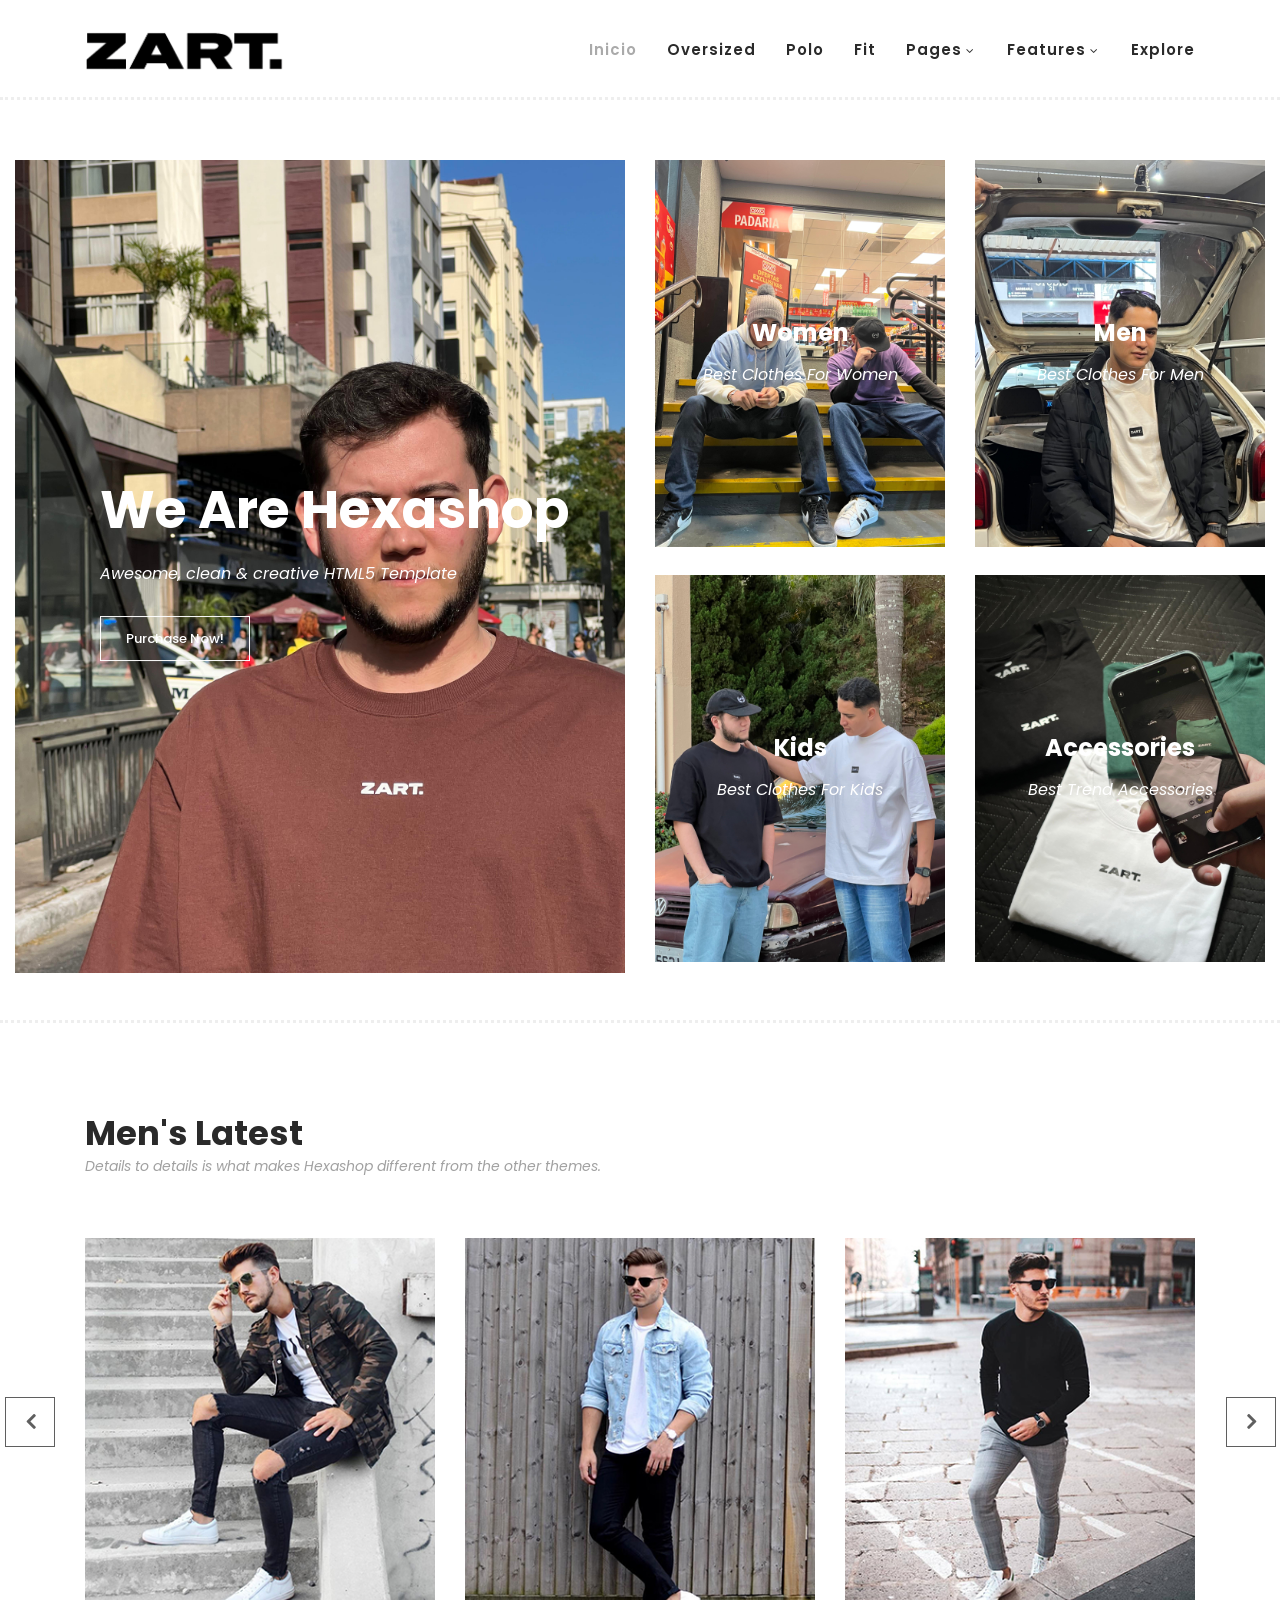
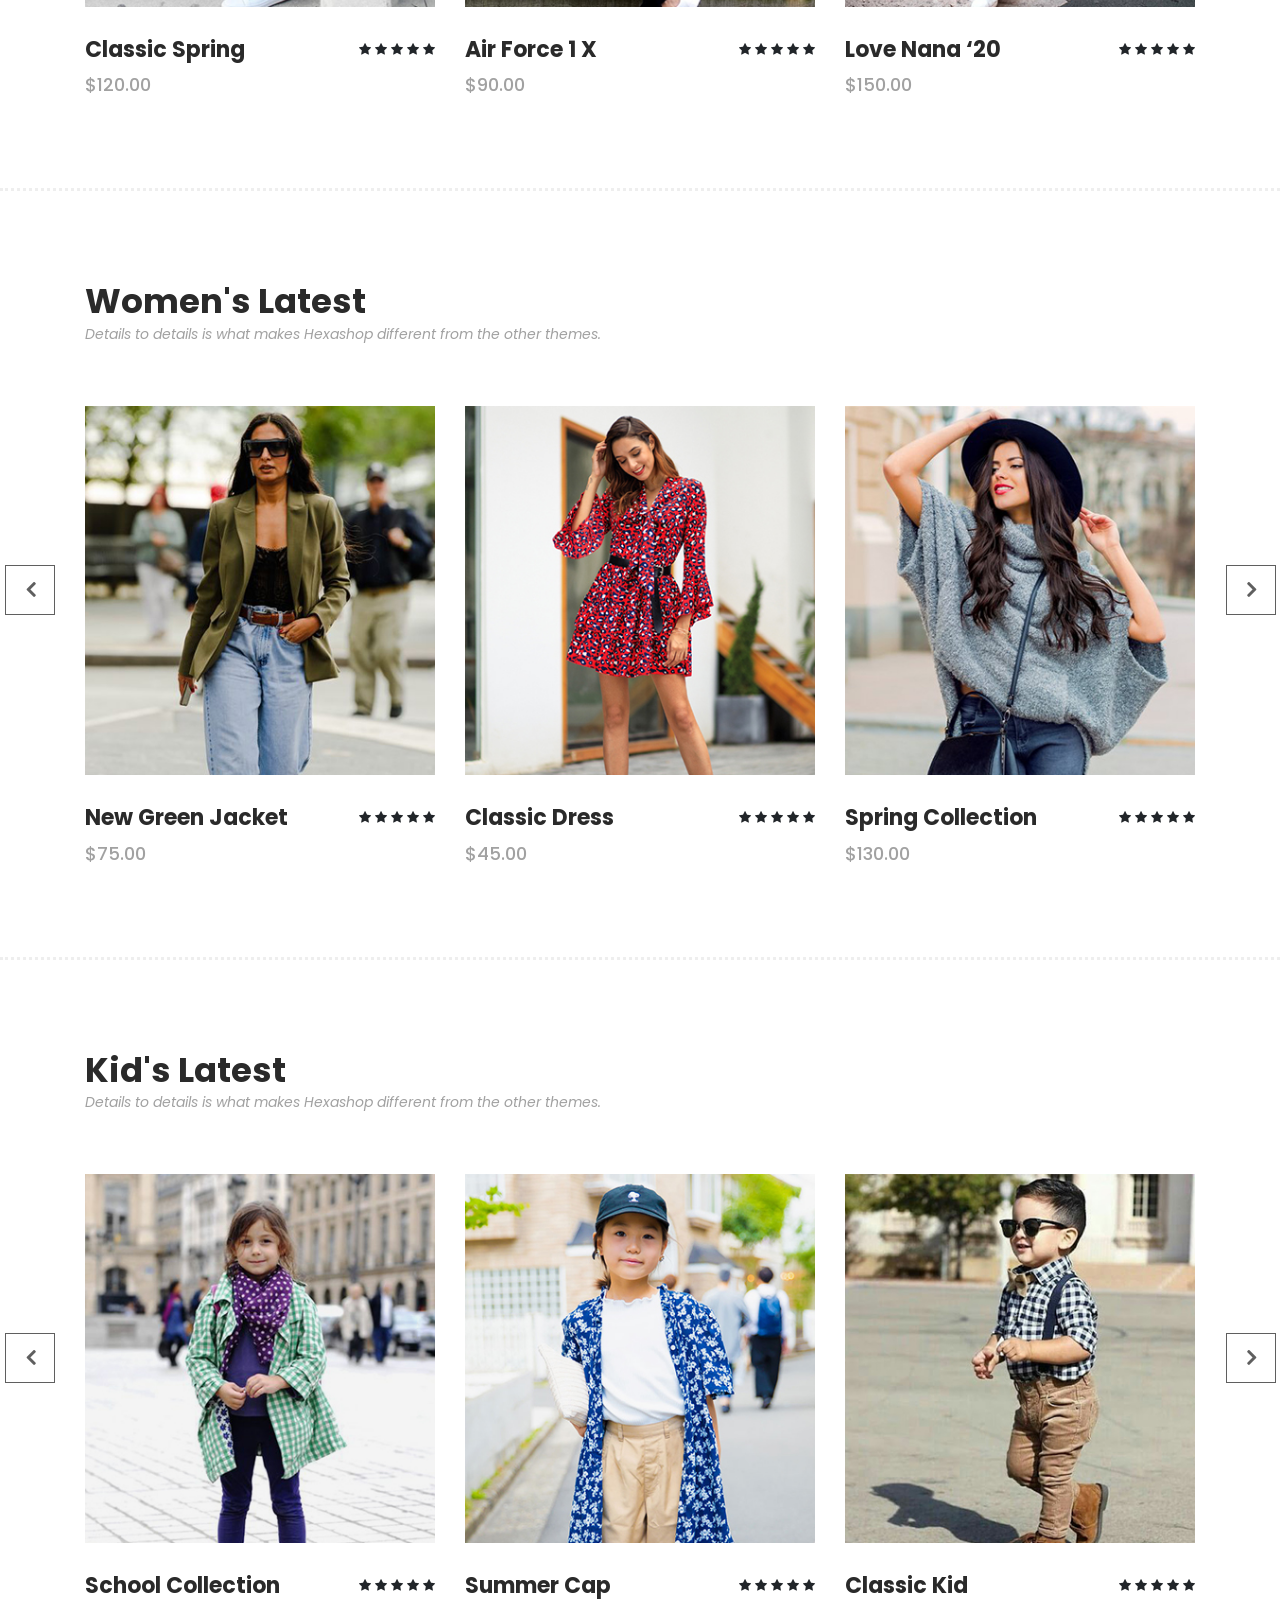
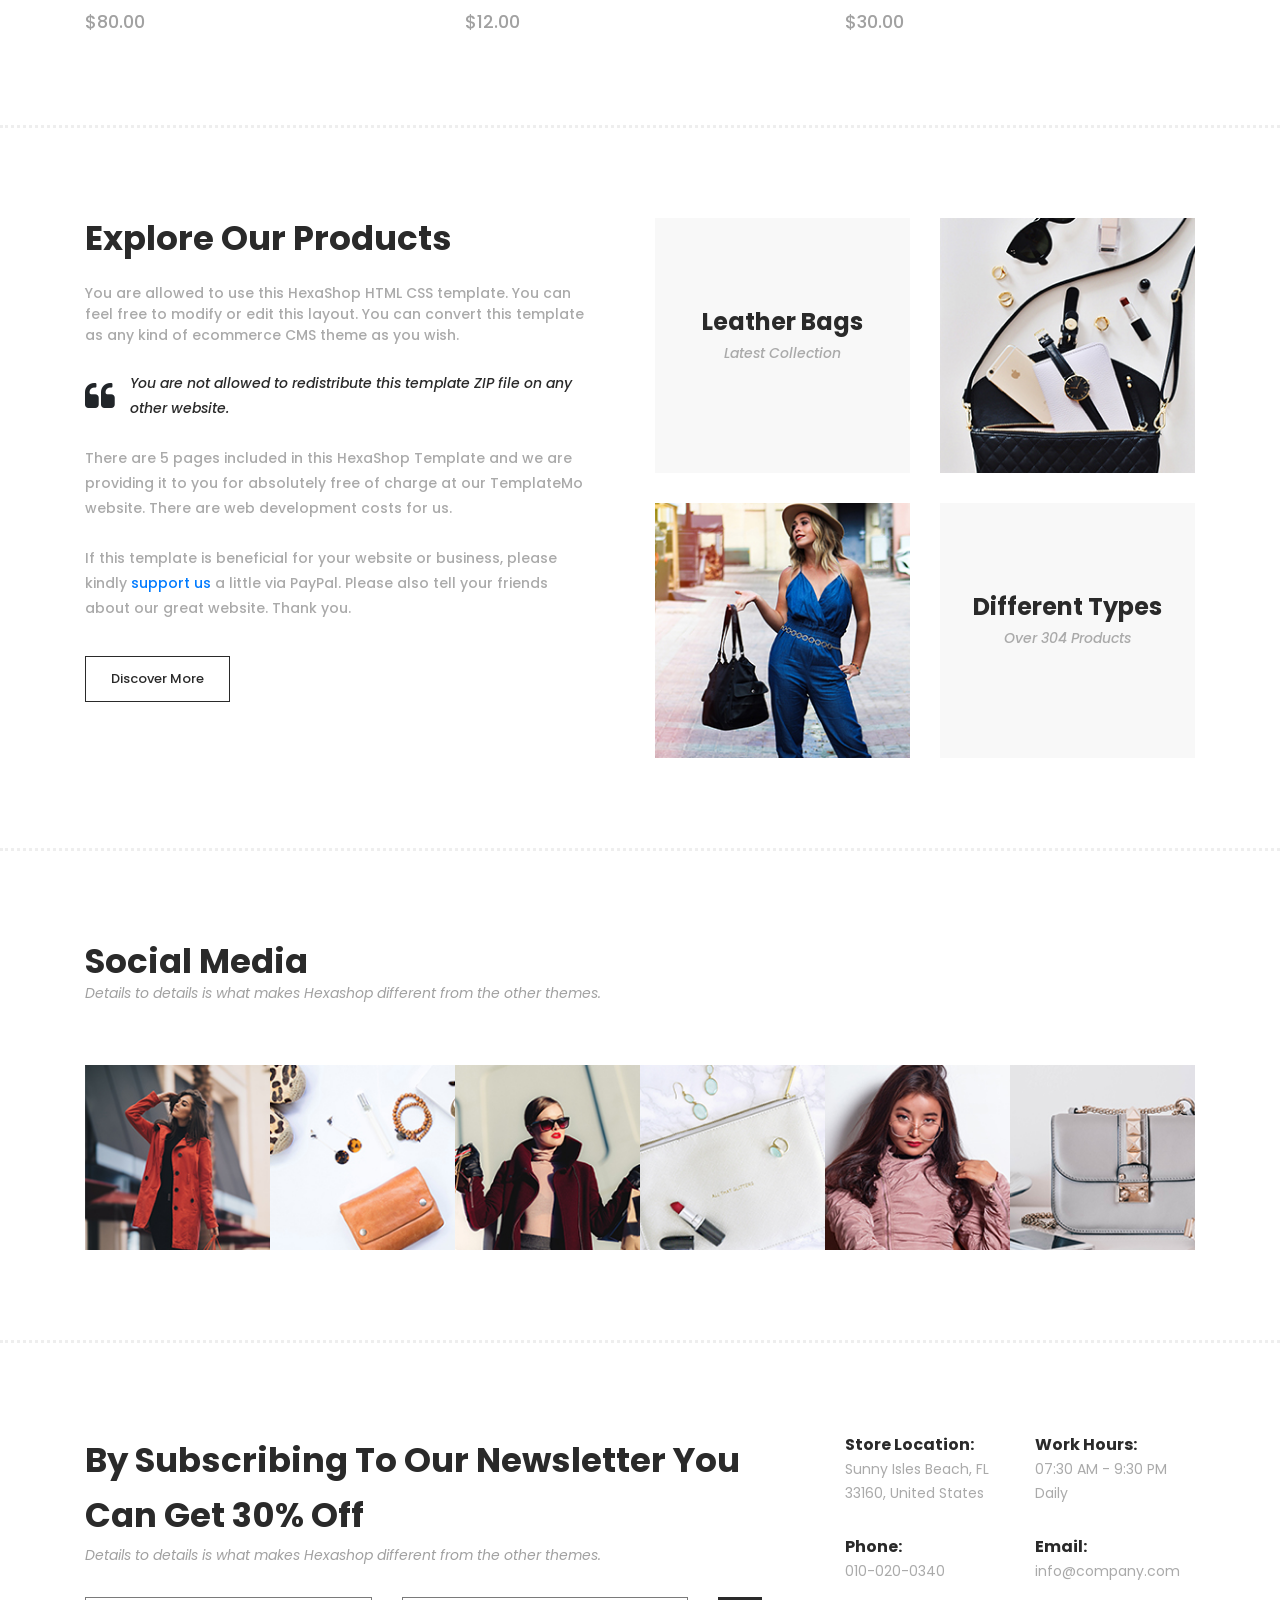
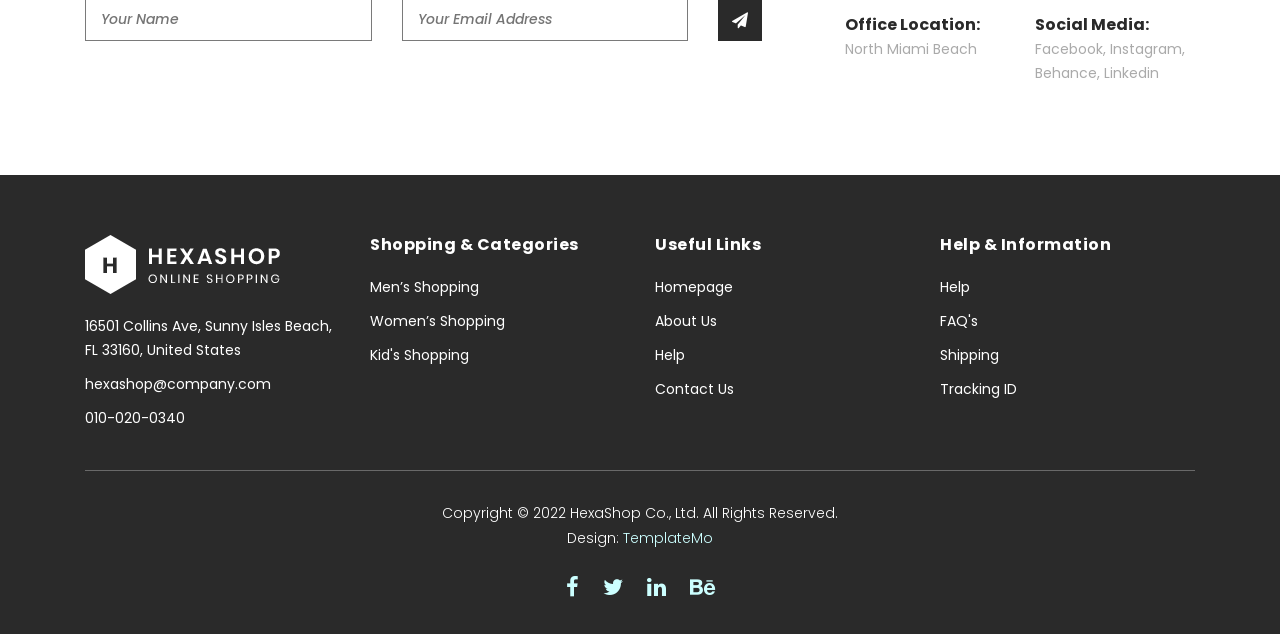
==== commit 87ec82dc: "zart" ====
--- a/templatemo_571_hexashop/index.html
+++ b/templatemo_571_hexashop/index.html
@@ -106,7 +106,7 @@
                                     <a href="#">Purchase Now!</a>
                                 </div>
                             </div>
-                            <img src="assets/images/left-banner-image.jpg" alt="">
+                            <img src="assets/img/emanuel-marrom (3).jpeg" alt="">
                         </div>
                     </div>
                 </div>
@@ -129,7 +129,7 @@
                                                 </div>
                                             </div>
                                         </div>
-                                        <img src="assets/images/baner-right-image-01.jpg">
+                                        <img src="assets/img/pocoio.jpg">
                                     </div>
                                 </div>
                             </div>
@@ -149,7 +149,7 @@
                                                 </div>
                                             </div>
                                         </div>
-                                        <img src="assets/images/baner-right-image-02.jpg">
+                                        <img src="assets/img/zattar-carro.jpeg">
                                     </div>
                                 </div>
                             </div>
@@ -169,7 +169,7 @@
                                                 </div>
                                             </div>
                                         </div>
-                                        <img src="assets/images/baner-right-image-03.jpg">
+                                        <img src="assets/img/olhando-camiseta.jpeg">
                                     </div>
                                 </div>
                             </div>
@@ -189,7 +189,7 @@
                                                 </div>
                                             </div>
                                         </div>
-                                        <img src="assets/images/baner-right-image-04.jpg">
+                                        <img src="assets/img/post-camisetas.jpeg">
                                     </div>
                                 </div>
                             </div>
